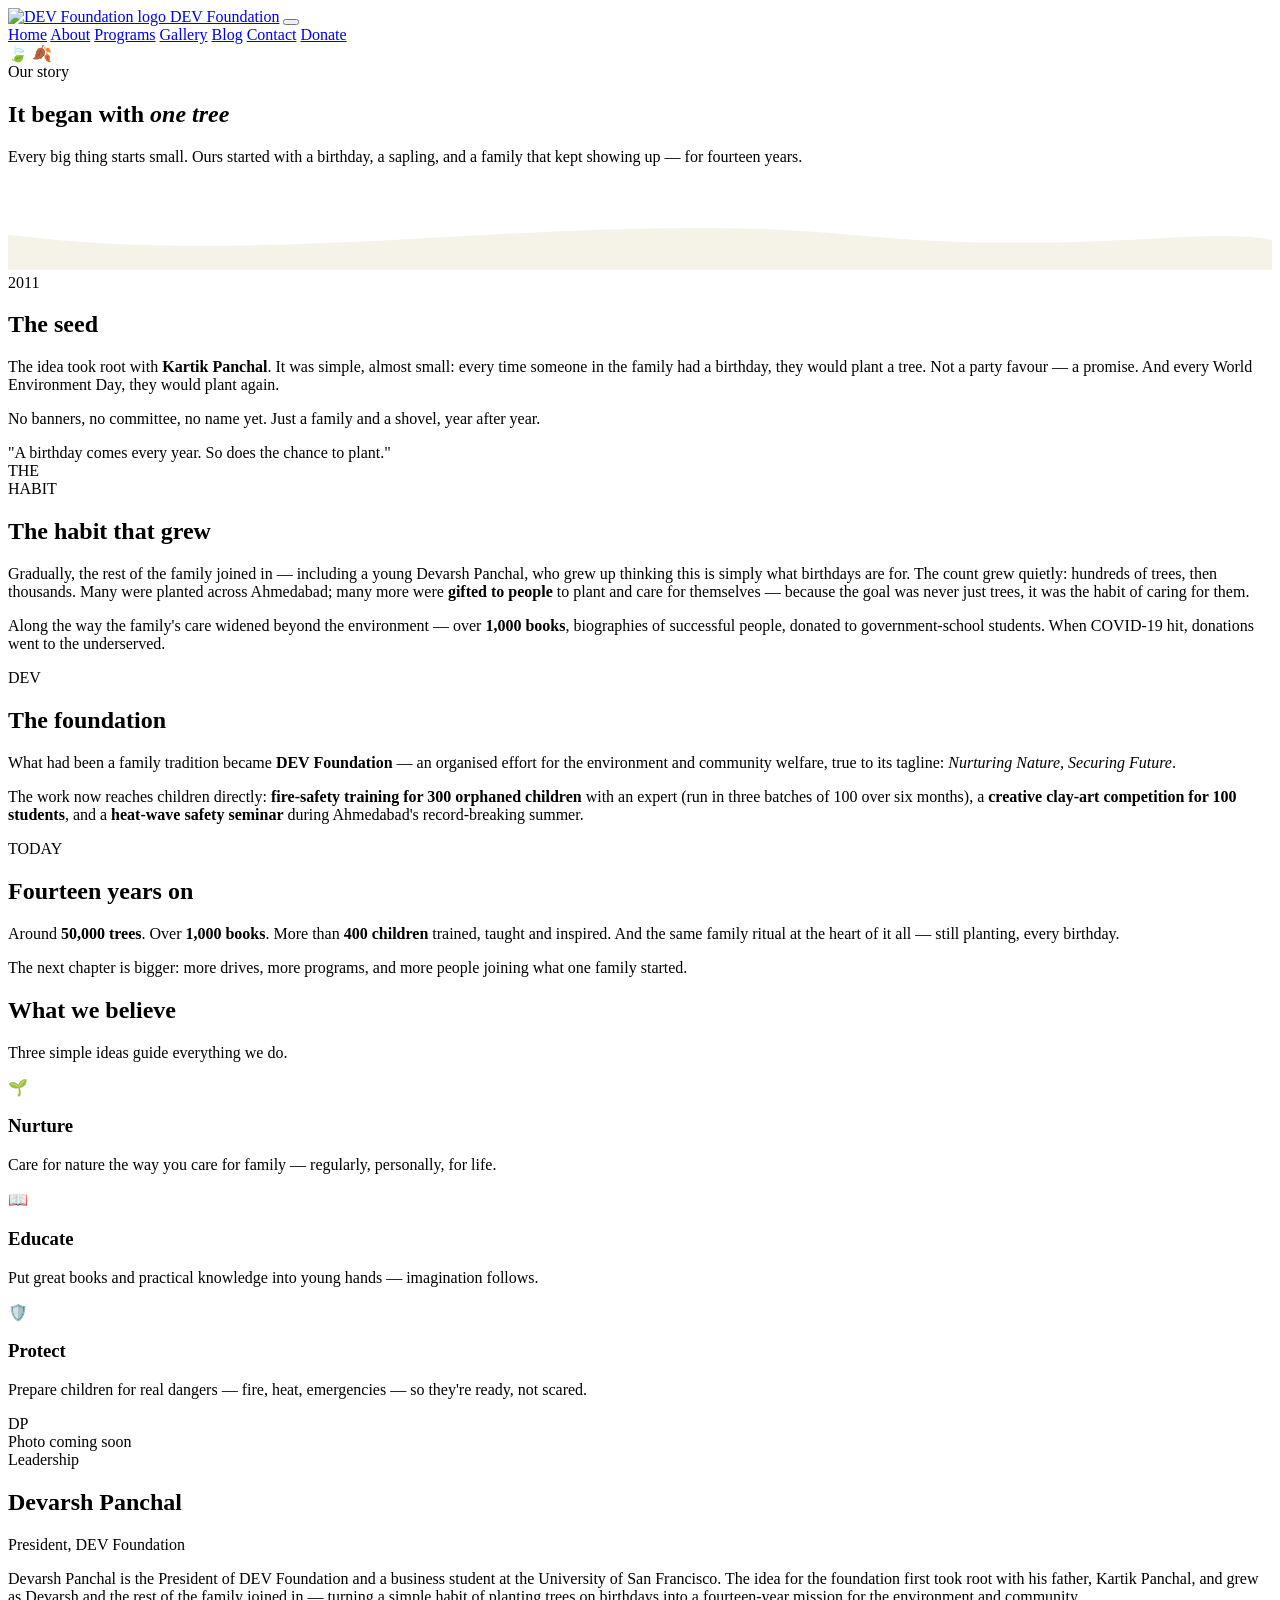
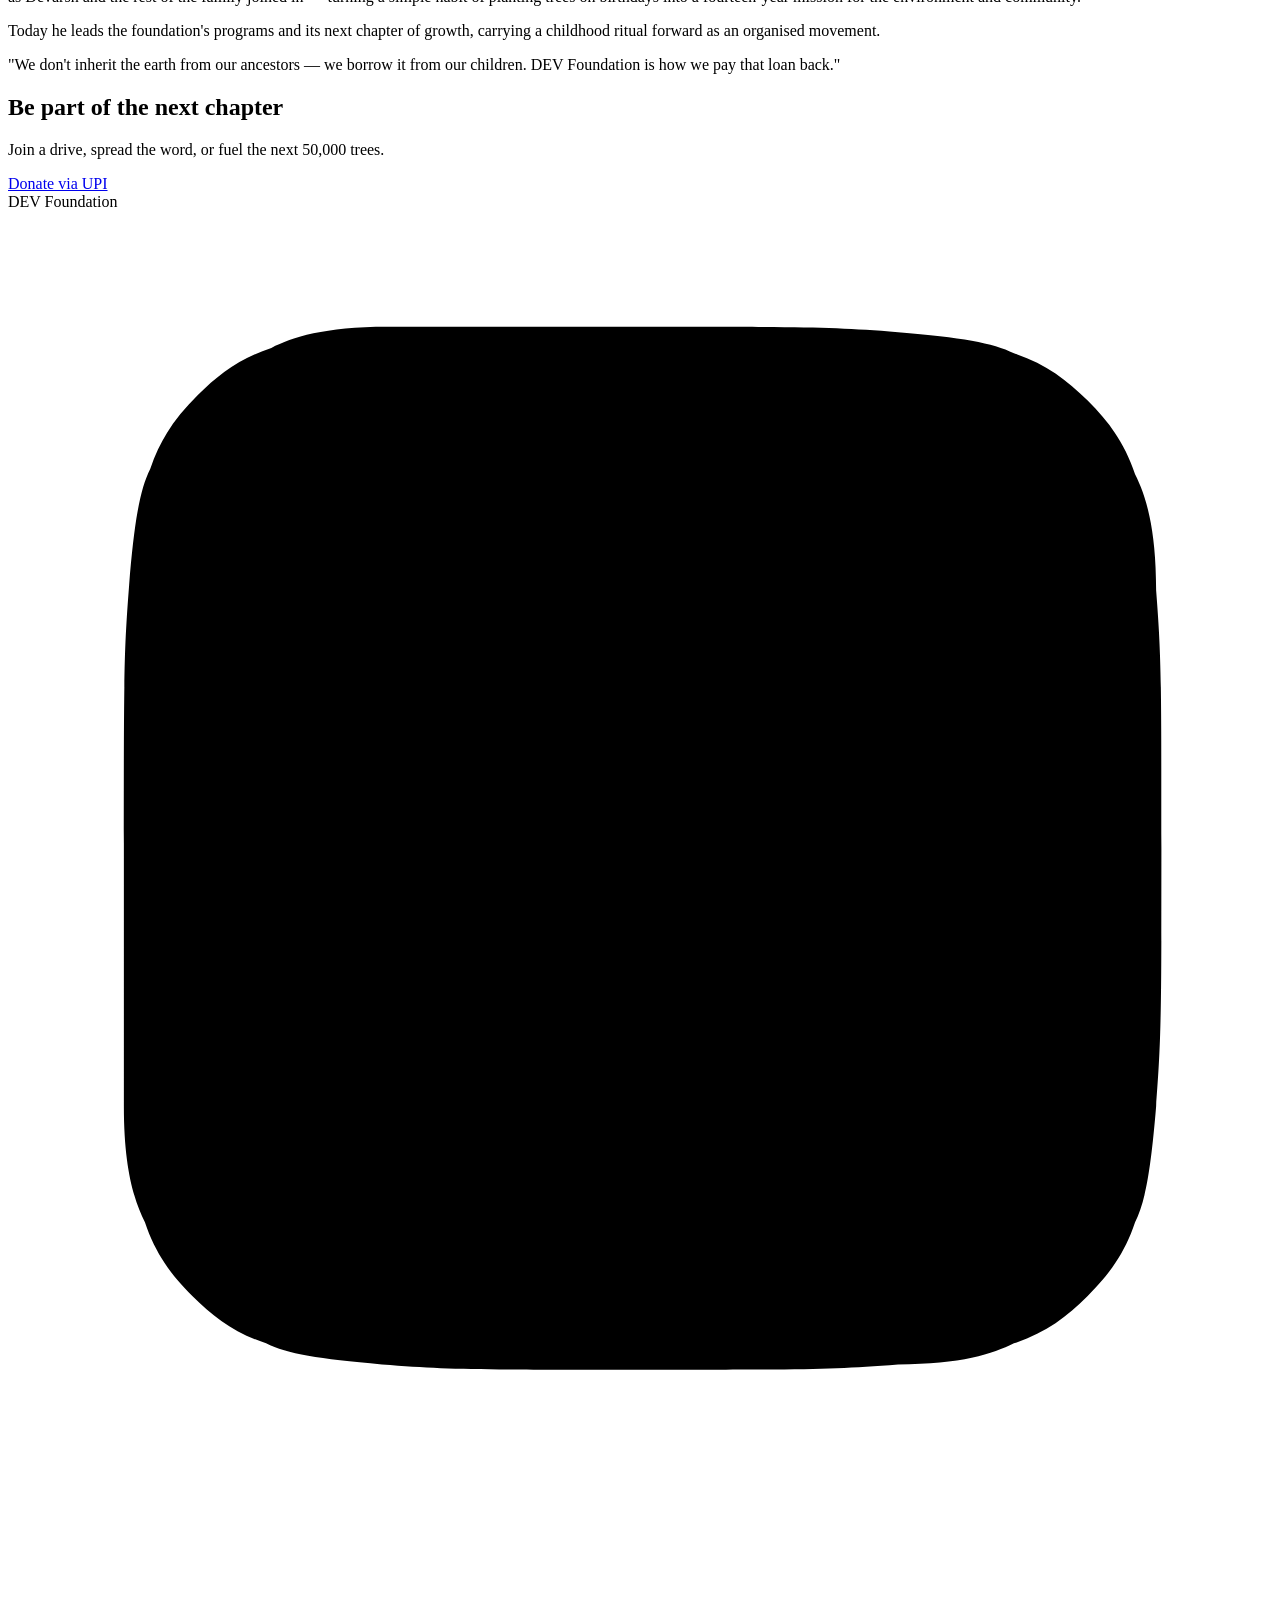
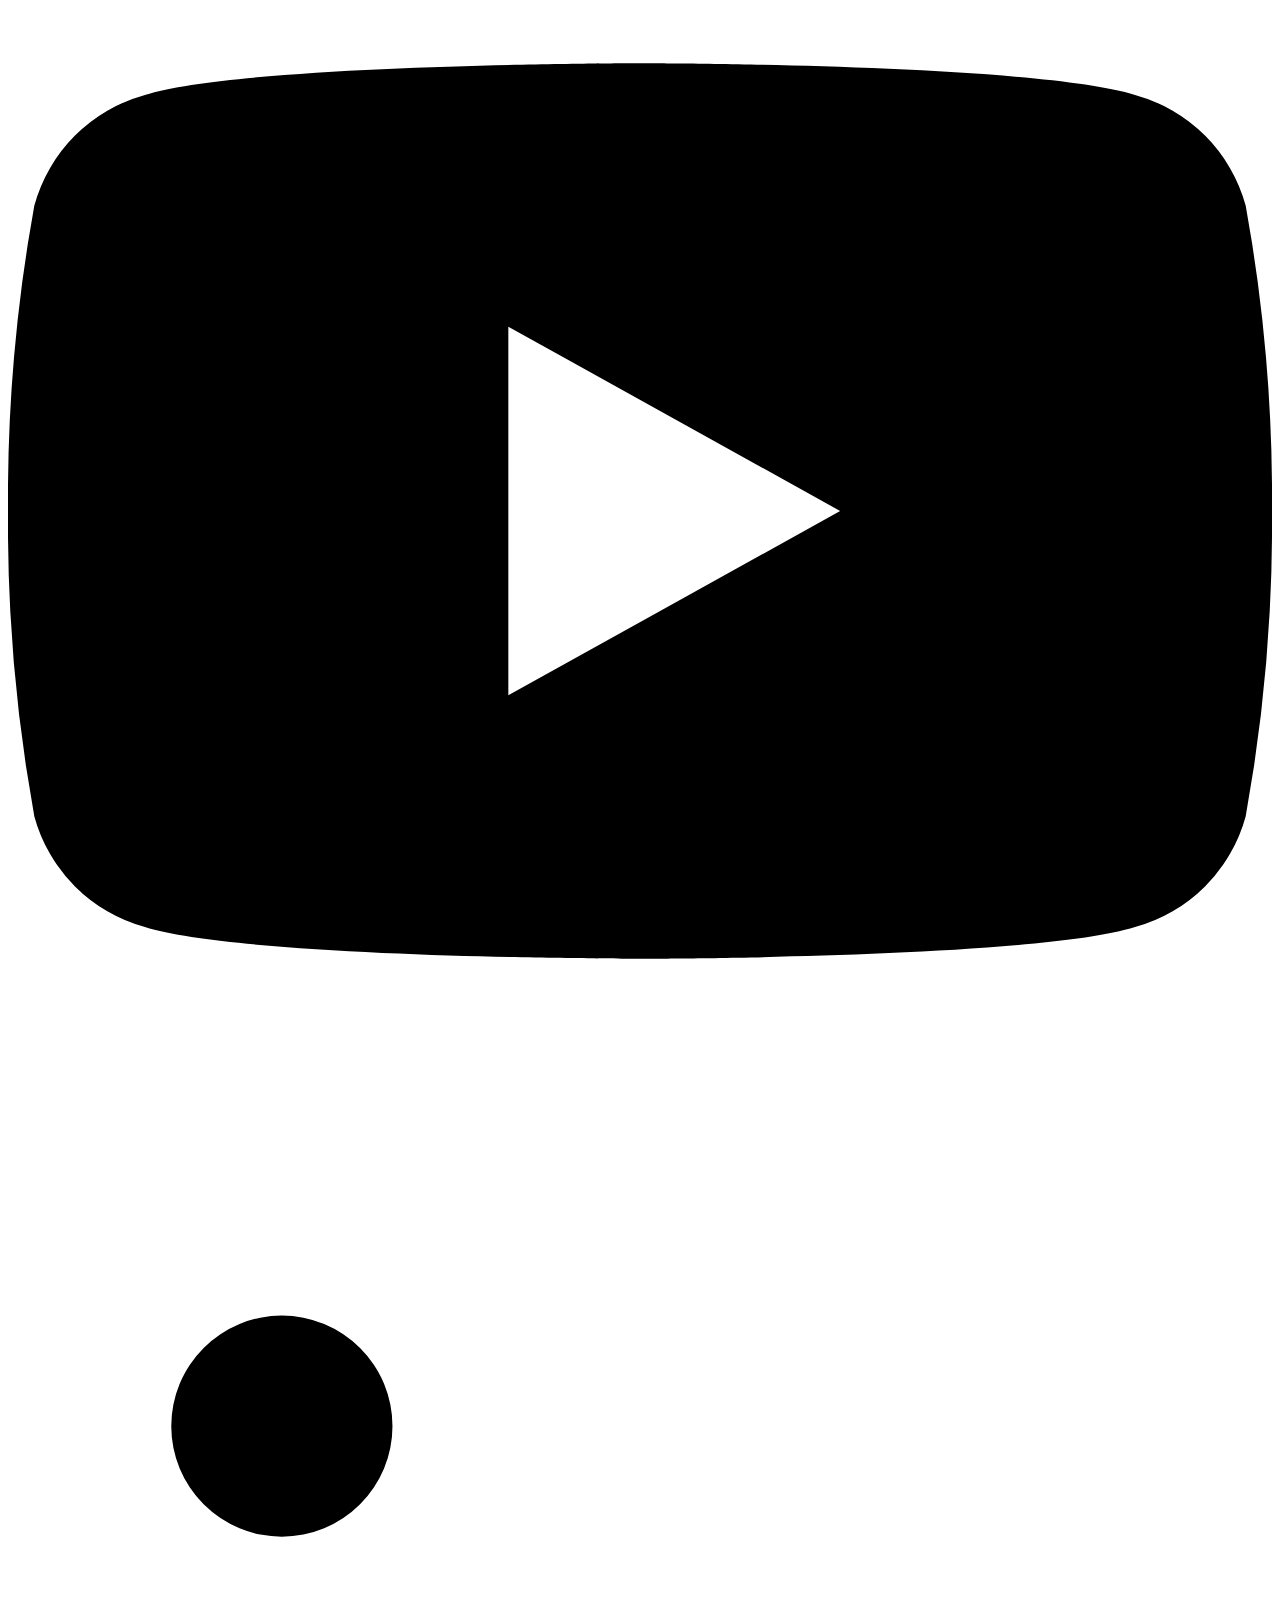
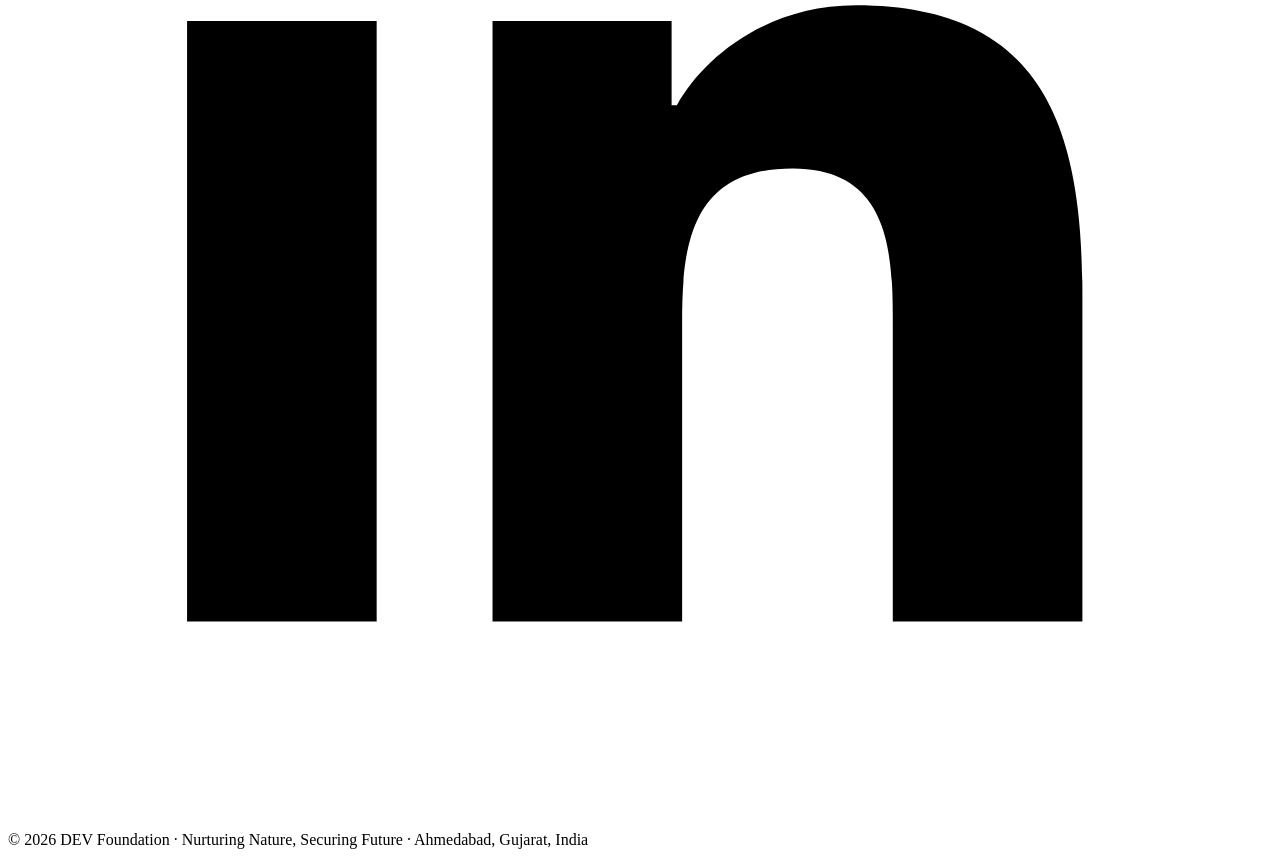
==== about.html @ b5e4ebf1 "Add files via upload" ====
<!DOCTYPE html>
<!-- ========================================================================
     DEV FOUNDATION — about.html  (ABOUT / OUR STORY)
     • Dark forest page-hero (matches home)
     • The story in chapters: 2011 → the habit → the foundation → today
     • Values strip
     • President section — Devarsh Panchal (photo slot ready)
     HOW TO ADD YOUR PHOTO: search for  PHOTO-DEVARSH  below.
     ======================================================================== -->
<html lang="en">
<head>
  <meta charset="UTF-8">
  <meta name="viewport" content="width=device-width, initial-scale=1.0">
  <title>About — DEV Foundation</title>
  <meta name="description" content="The story of DEV Foundation — from a family planting trees on birthdays in 2011 to 50,000 trees, 1,000 books and safety programs for children across Ahmedabad.">
  <link rel="preconnect" href="https://fonts.googleapis.com">
  <link rel="preconnect" href="https://fonts.gstatic.com" crossorigin>
  <link href="https://fonts.googleapis.com/css2?family=Fraunces:ital,opsz,wght@0,9..144,400;0,9..144,600;0,9..144,700;1,9..144,500&family=Inter:wght@400;500;600;700&display=swap" rel="stylesheet">
  <link rel="stylesheet" href="style.css">
</head>
<body>

<!-- ============ NAV ============ -->
<header class="site-nav solid" id="siteNav">
  <div class="wrap nav-inner">
    <a class="nav-logo" href="index.html"><img src="images/dev-logo.png" alt="DEV Foundation logo"> DEV Foundation</a>
    <button class="nav-burger" id="burger" aria-label="Open menu" aria-expanded="false"><span></span><span></span><span></span></button>
    <nav class="nav-menu" id="navMenu">
      <a href="index.html">Home</a>
      <a href="about.html" class="active">About</a>
      <a href="programs.html">Programs</a>
      <a href="gallery.html">Gallery</a>
      <a href="blog.html">Blog</a>
      <a href="contact.html">Contact</a>
      <a href="index.html#donate" class="btn">Donate</a>
    </nav>
  </div>
</header>

<!-- ============ PAGE HERO ============ -->
<section class="page-hero">
  <span class="leaf-float" style="left:12%;animation-duration:15s">🍃</span>
  <span class="leaf-float" style="left:70%;animation-duration:19s;animation-delay:-7s">🍂</span>
  <div class="wrap" style="position:relative;z-index:2">
    <span class="eyebrow">Our story</span>
    <h1>It began with <em>one tree</em></h1>
    <p>Every big thing starts small. Ours started with a birthday, a sapling, and a family that kept showing up — for fourteen years.</p>
  </div>
  <div class="hero-layer"><svg viewBox="0 0 1440 100" preserveAspectRatio="none"><path fill="#F5F3E8" d="M0,60 C320,100 640,30 960,60 C1220,85 1360,50 1440,66 L1440,100 L0,100 Z"/></svg></div>
</section>

<!-- ============ CHAPTERS ============ -->
<section class="chapters">
  <div class="wrap">

    <div class="chapter rv">
      <div class="ch-mark">2011</div>
      <div>
        <h2>The seed</h2>
        <p>The idea took root with <strong>Kartik Panchal</strong>. It was simple, almost small: every time someone in the family had a birthday, they would plant a tree. Not a party favour — a promise. And every World Environment Day, they would plant again.</p>
        <p>No banners, no committee, no name yet. Just a family and a shovel, year after year.</p>
        <div class="pull">"A birthday comes every year. So does the chance to plant."</div>
      </div>
    </div>

    <div class="chapter rv">
      <div class="ch-mark">THE<br>HABIT</div>
      <div>
        <h2>The habit that grew</h2>
        <p>Gradually, the rest of the family joined in — including a young Devarsh Panchal, who grew up thinking this is simply what birthdays are for. The count grew quietly: hundreds of trees, then thousands. Many were planted across Ahmedabad; many more were <strong>gifted to people</strong> to plant and care for themselves — because the goal was never just trees, it was the habit of caring for them.</p>
        <p>Along the way the family's care widened beyond the environment — over <strong>1,000 books</strong>, biographies of successful people, donated to government-school students. When COVID-19 hit, donations went to the underserved.</p>
      </div>
    </div>

    <div class="chapter rv">
      <div class="ch-mark">DEV</div>
      <div>
        <h2>The foundation</h2>
        <p>What had been a family tradition became <strong>DEV Foundation</strong> — an organised effort for the environment and community welfare, true to its tagline: <em>Nurturing Nature, Securing Future</em>.</p>
        <p>The work now reaches children directly: <strong>fire-safety training for 300 orphaned children</strong> with an expert (run in three batches of 100 over six months), a <strong>creative clay-art competition for 100 students</strong>, and a <strong>heat-wave safety seminar</strong> during Ahmedabad's record-breaking summer.</p>
      </div>
    </div>

    <div class="chapter rv">
      <div class="ch-mark">TODAY</div>
      <div>
        <h2>Fourteen years on</h2>
        <p>Around <strong>50,000 trees</strong>. Over <strong>1,000 books</strong>. More than <strong>400 children</strong> trained, taught and inspired. And the same family ritual at the heart of it all — still planting, every birthday.</p>
        <p>The next chapter is bigger: more drives, more programs, and more people joining what one family started.</p>
      </div>
    </div>

  </div>
</section>

<!-- ============ VALUES ============ -->
<section class="values">
  <div class="wrap">
    <h2>What we believe</h2>
    <p class="sub">Three simple ideas guide everything we do.</p>
    <div class="vals">
      <div class="val rv"><div class="vi">🌱</div><h3>Nurture</h3><p>Care for nature the way you care for family — regularly, personally, for life.</p></div>
      <div class="val rv"><div class="vi">📖</div><h3>Educate</h3><p>Put great books and practical knowledge into young hands — imagination follows.</p></div>
      <div class="val rv"><div class="vi">🛡️</div><h3>Protect</h3><p>Prepare children for real dangers — fire, heat, emergencies — so they're ready, not scared.</p></div>
    </div>
  </div>
</section>

<!-- ============ PRESIDENT ============ -->
<section class="president">
  <div class="wrap pres-grid">
    <div class="portrait rv">
      <!-- PHOTO-DEVARSH: when you have your photo, put it in the images folder
           as devarsh.jpg, then DELETE the two lines below (initials + tag) and
           UNCOMMENT the img line by removing <!- - and - -> :
      <img src="images/devarsh.jpg" alt="Devarsh Panchal, President of DEV Foundation">
      -->
      <div class="initials">DP</div>
      <div class="tag">Photo coming soon</div>
    </div>
    <div class="pres-body rv">
      <span class="eyebrow">Leadership</span>
      <h2>Devarsh Panchal</h2>
      <div class="role">President, DEV Foundation</div>
      <p>Devarsh Panchal is the President of DEV Foundation and a business student at the University of San Francisco. The idea for the foundation first took root with his father, Kartik Panchal, and grew as Devarsh and the rest of the family joined in — turning a simple habit of planting trees on birthdays into a fourteen-year mission for the environment and community.</p>
      <p>Today he leads the foundation's programs and its next chapter of growth, carrying a childhood ritual forward as an organised movement.</p>
      <div class="pull">"We don't inherit the earth from our ancestors — we borrow it from our children. DEV Foundation is how we pay that loan back."</div>
    </div>
  </div>
</section>

<!-- ============ CTA ============ -->
<section class="cta-band">
  <div class="wrap">
    <h2>Be part of the next chapter</h2>
    <p>Join a drive, spread the word, or fuel the next 50,000 trees.</p>
    <a href="index.html#donate" class="btn">Donate via UPI</a>
  </div>
</section>

<!-- ============ FOOTER ============ -->
<footer class="site-foot">
  <div class="wrap">
    <div class="foot-top">
      <div class="foot-logo"><img src="images/dev-logo.png" alt="">DEV Foundation</div>
      <!-- EDIT LATER: real social links in href="" -->
      <div class="socials">
        <a href="#" aria-label="Instagram" title="Instagram"><svg viewBox="0 0 24 24"><path d="M12 2.2c3.2 0 3.6 0 4.9.1 1.2.1 1.8.2 2.2.4.6.2 1 .5 1.4.9.4.4.7.8.9 1.4.2.4.4 1 .4 2.2.1 1.3.1 1.7.1 4.9s0 3.6-.1 4.9c-.1 1.2-.2 1.8-.4 2.2-.2.6-.5 1-.9 1.4-.4.4-.8.7-1.4.9-.4.2-1 .4-2.2.4-1.3.1-1.7.1-4.9.1s-3.6 0-4.9-.1c-1.2-.1-1.8-.2-2.2-.4-.6-.2-1-.5-1.4-.9-.4-.4-.7-.8-.9-1.4-.2-.4-.4-1-.4-2.2C2.2 15.6 2.2 15.2 2.2 12s0-3.6.1-4.9c.1-1.2.2-1.8.4-2.2.2-.6.5-1 .9-1.4.4-.4.8-.7 1.4-.9.4-.2 1-.4 2.2-.4C8.4 2.2 8.8 2.2 12 2.2zm0 3.1a4.9 4.9 0 1 1 0 9.8 4.9 4.9 0 0 1 0-9.8zm6.2-.2a1.1 1.1 0 1 1-2.3 0 1.1 1.1 0 0 1 2.3 0zM12 7.1a3.2 3.2 0 1 0 0 6.4 3.2 3.2 0 0 0 0-6.4z"/></svg></a>
        <a href="#" aria-label="YouTube" title="YouTube"><svg viewBox="0 0 24 24"><path d="M23.5 6.2a3 3 0 0 0-2.1-2.1C19.5 3.5 12 3.5 12 3.5s-7.5 0-9.4.6A3 3 0 0 0 .5 6.2 31 31 0 0 0 0 12a31 31 0 0 0 .5 5.8 3 3 0 0 0 2.1 2.1c1.9.6 9.4.6 9.4.6s7.5 0 9.4-.6a3 3 0 0 0 2.1-2.1A31 31 0 0 0 24 12a31 31 0 0 0-.5-5.8zM9.5 15.5v-7l6.3 3.5-6.3 3.5z"/></svg></a>
        <a href="#" aria-label="LinkedIn" title="LinkedIn"><svg viewBox="0 0 24 24"><path d="M20.4 20.4h-3.6v-5.6c0-1.3 0-3-1.9-3s-2.1 1.4-2.1 2.9v5.7H9.2V9h3.4v1.6h.1c.5-.9 1.7-1.9 3.4-1.9 3.6 0 4.3 2.4 4.3 5.5v6.2zM5.2 7.4a2.1 2.1 0 1 1 0-4.2 2.1 2.1 0 0 1 0 4.2zM7 20.4H3.4V9H7v11.4z"/></svg></a>
      </div>
    </div>
    <p class="foot-fine">© 2026 DEV Foundation · Nurturing Nature, Securing Future · Ahmedabad, Gujarat, India</p>
  </div>
</footer>

<script>
/* mobile menu */
var burger=document.getElementById('burger'),menu=document.getElementById('navMenu');
burger.addEventListener('click',function(){var o=menu.classList.toggle('open');burger.setAttribute('aria-expanded',o);});
menu.querySelectorAll('a').forEach(function(a){a.addEventListener('click',function(){menu.classList.remove('open');});});

/* scroll reveal */
var obs=new IntersectionObserver(function(es){
  es.forEach(function(e){if(e.isIntersecting){e.target.classList.add('in');obs.unobserve(e.target);}});
},{threshold:.15});
document.querySelectorAll('.rv').forEach(function(el){obs.observe(el);});
</script>
</body>
</html>
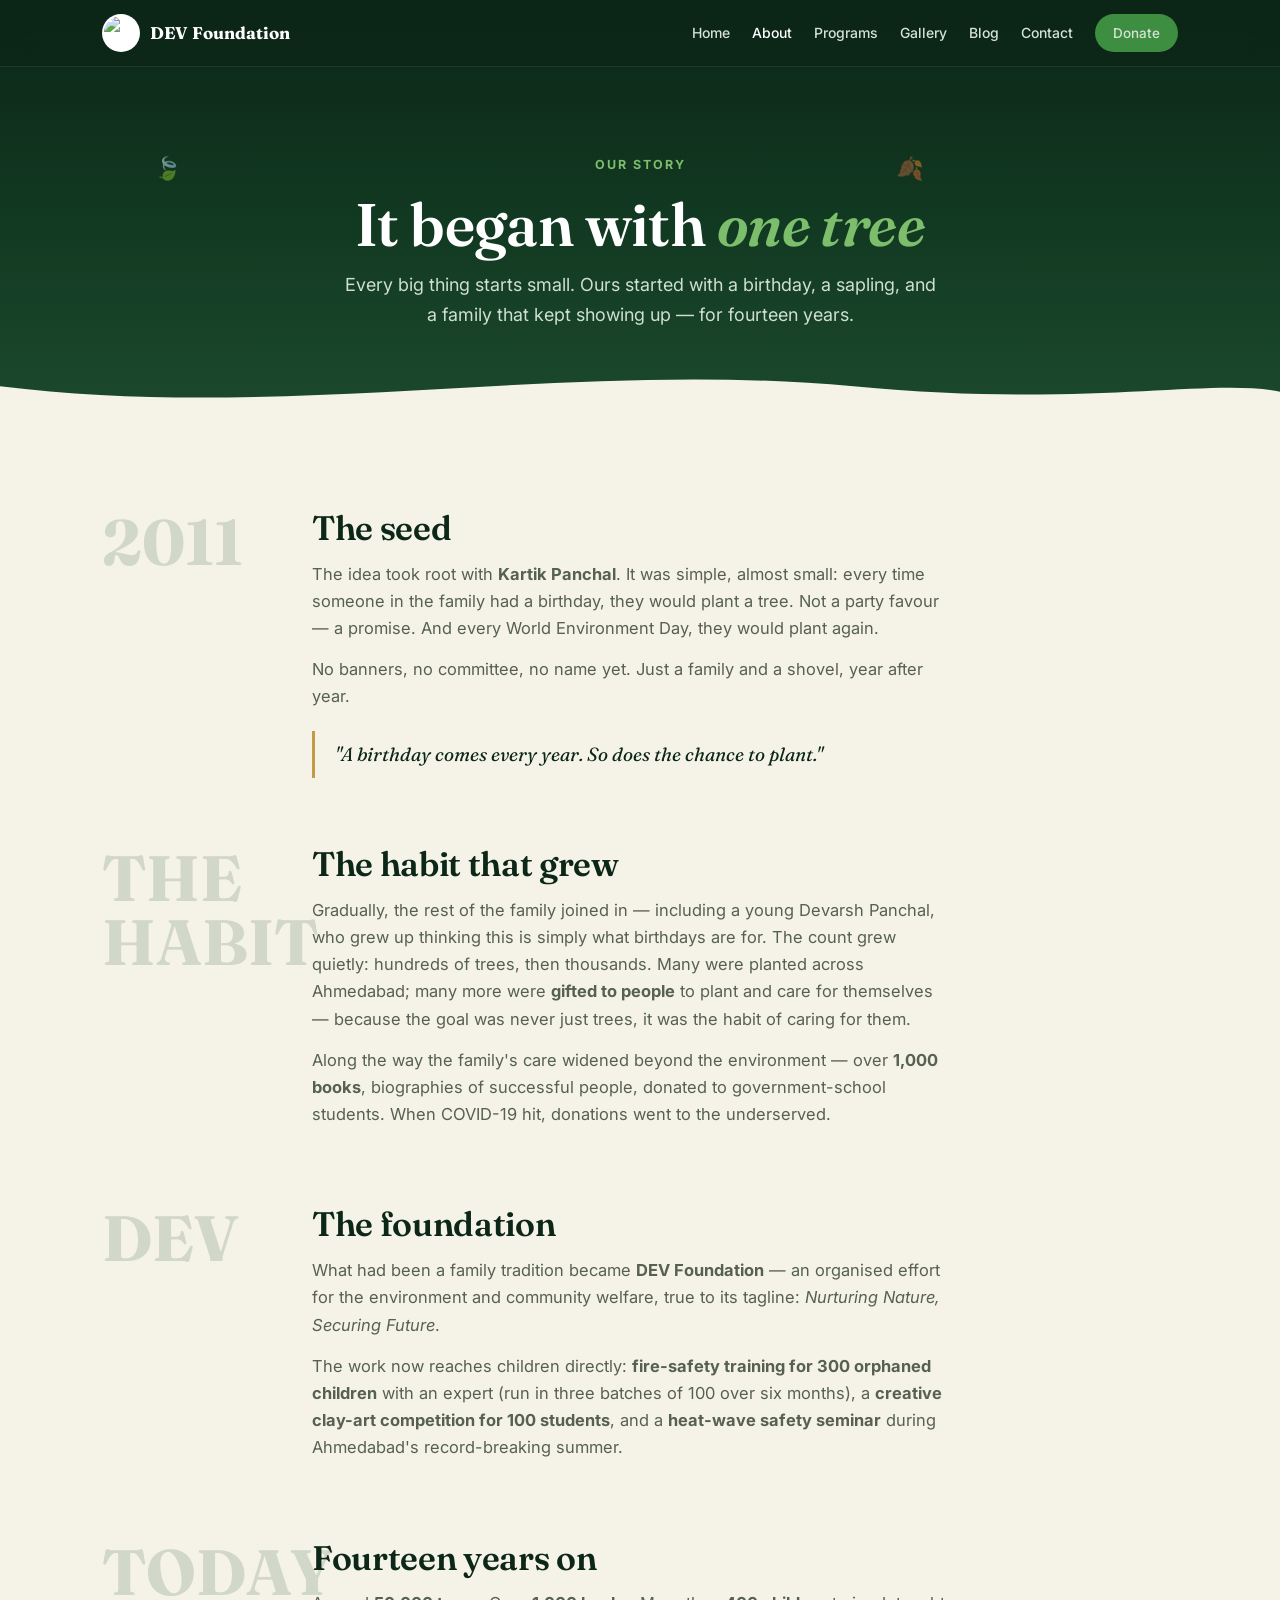
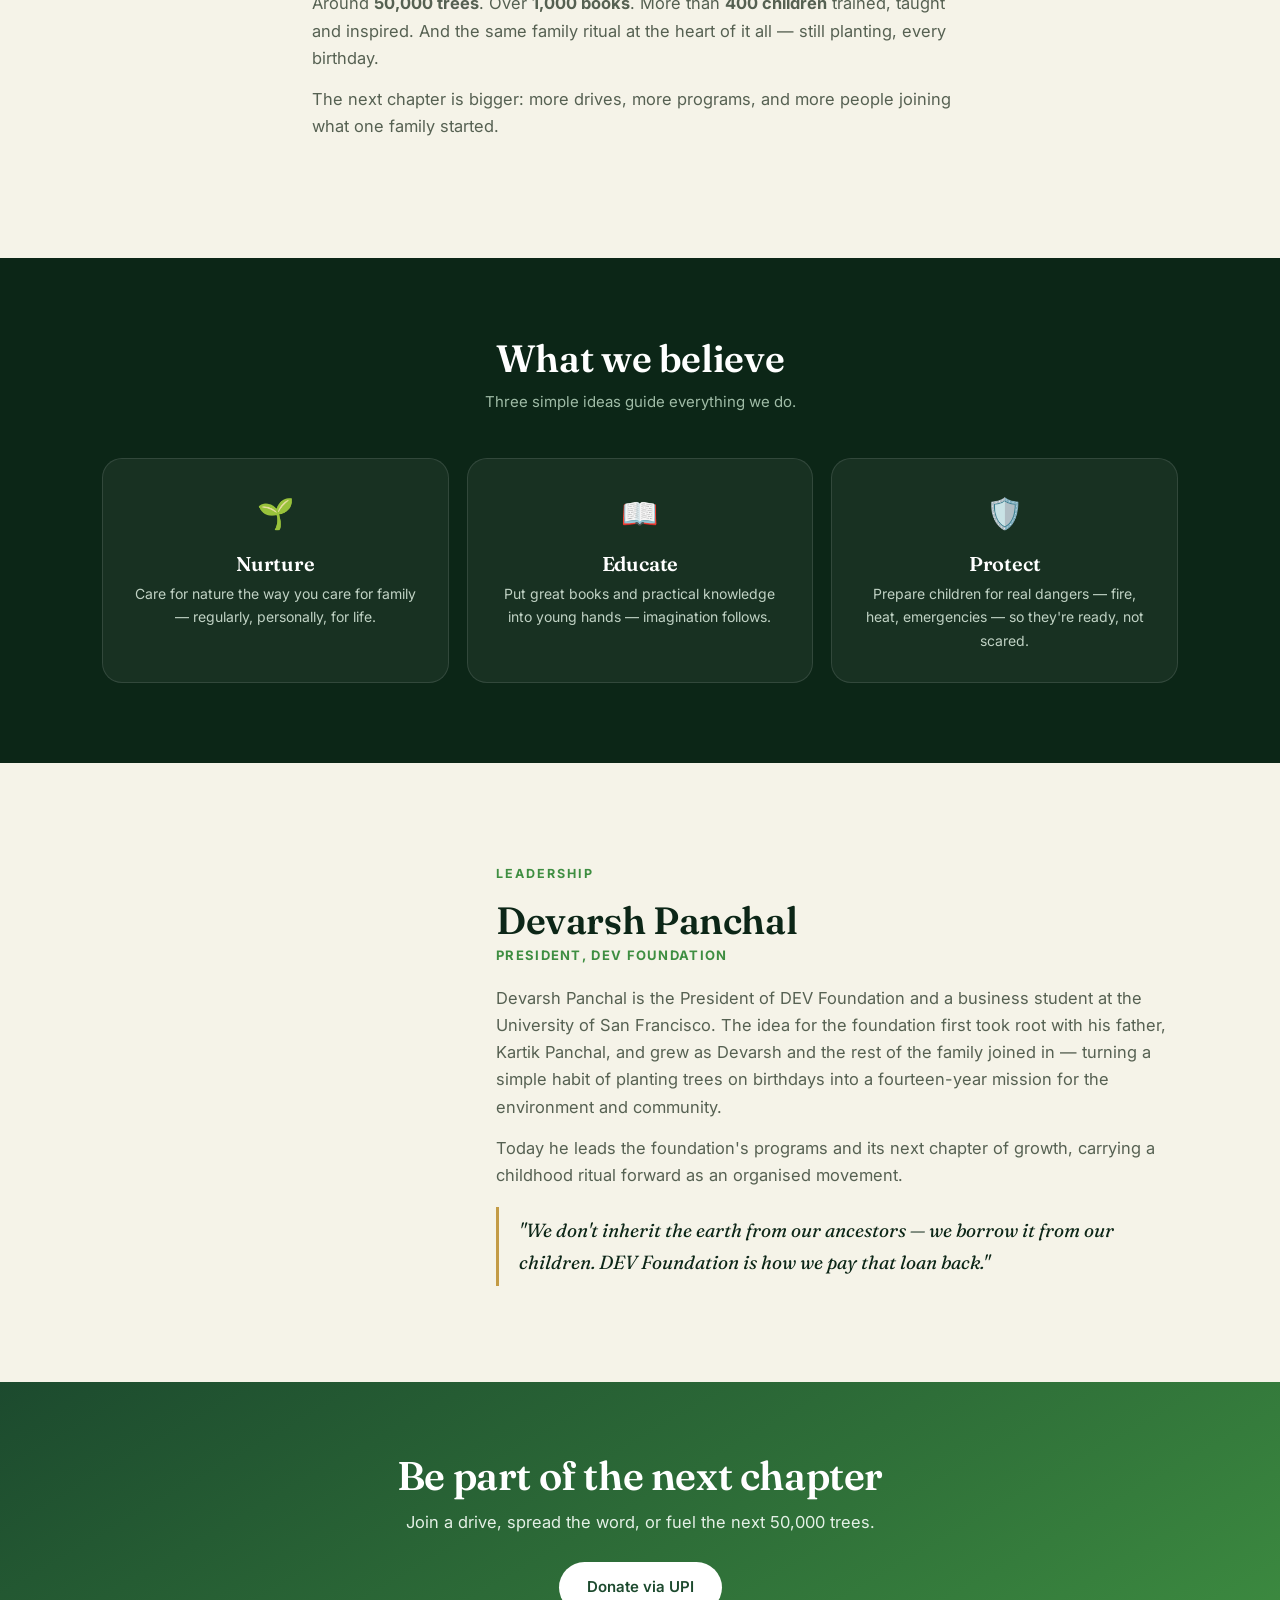
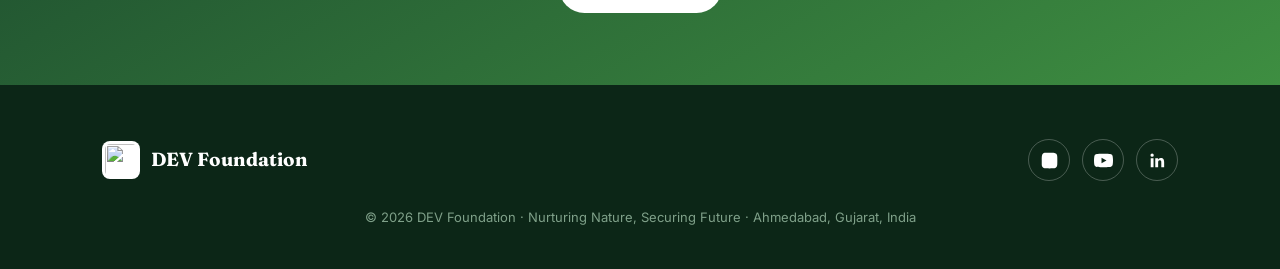
==== commit 1a74b992: "Add files via upload" ====
--- a/about.html
+++ b/about.html
@@ -110,13 +110,7 @@
 <section class="president">
   <div class="wrap pres-grid">
     <div class="portrait rv">
-      <!-- PHOTO-DEVARSH: when you have your photo, put it in the images folder
-           as devarsh.jpg, then DELETE the two lines below (initials + tag) and
-           UNCOMMENT the img line by removing <!- - and - -> :
       <img src="images/devarsh.jpg" alt="Devarsh Panchal, President of DEV Foundation">
-      -->
-      <div class="initials">DP</div>
-      <div class="tag">Photo coming soon</div>
     </div>
     <div class="pres-body rv">
       <span class="eyebrow">Leadership</span>
--- a/style.css
+++ b/style.css
@@ -0,0 +1,231 @@
+/* ==========================================================================
+   DEV FOUNDATION — style.css  (v3 "The Giving Tree")
+   One file styles every page. Colours live at the top; sections below.
+   ========================================================================== */
+
+/* ---- 1. Colours & type tokens ---- */
+:root{
+  --paper:#F5F3E8;
+  --paper-2:#FDFCF4;
+  --forest:#1C4A2E;
+  --forest-deep:#0C2617;
+  --leaf:#3E8E41;
+  --leaf-soft:#7CBE6B;
+  --sky:#4A7FA5;
+  --earth:#8A5A34;
+  --gold:#C39B45;
+  --ink:#21301F;
+  --muted:#566152;
+  --line:#E2E0CE;
+}
+*{box-sizing:border-box;margin:0;padding:0}
+html{scroll-behavior:smooth}
+body{font-family:'Inter',system-ui,sans-serif;background:var(--paper);color:var(--ink);line-height:1.65;-webkit-font-smoothing:antialiased;overflow-x:hidden}
+h1,h2,h3,h4{font-family:'Fraunces',Georgia,serif;font-weight:600;line-height:1.08;letter-spacing:-.01em}
+a{color:inherit;text-decoration:none}
+img{max-width:100%;display:block}
+.wrap{max-width:1120px;margin:0 auto;padding:0 22px}
+.eyebrow{display:inline-block;font-size:12.5px;font-weight:700;letter-spacing:.16em;text-transform:uppercase;color:var(--leaf);margin-bottom:16px}
+.btn{display:inline-flex;align-items:center;gap:9px;background:var(--forest);color:#fff;padding:13px 28px;border-radius:100px;font-weight:600;font-size:15px;border:none;cursor:pointer;transition:background .25s,transform .25s,box-shadow .25s}
+.btn:hover{background:var(--forest-deep);transform:translateY(-2px);box-shadow:0 12px 26px rgba(28,74,46,.28)}
+.btn.ghost{background:transparent;color:#fff;border:1.5px solid rgba(255,255,255,.6)}
+.btn.ghost:hover{background:rgba(255,255,255,.14);box-shadow:none}
+.rv{opacity:0;transform:translateY(24px);transition:opacity .7s ease,transform .7s ease}
+.rv.in{opacity:1;transform:none}
+
+/* ---- 2. Navigation ---- */
+header.site-nav{position:fixed;top:0;left:0;right:0;z-index:60;background:rgba(12,38,23,.55);backdrop-filter:blur(12px);border-bottom:1px solid rgba(255,255,255,.08);transition:background .3s}
+header.site-nav.solid{background:rgba(12,38,23,.92)}
+.nav-inner{display:flex;align-items:center;justify-content:space-between;height:66px}
+.nav-logo{display:flex;align-items:center;gap:10px;font-family:'Fraunces',serif;font-weight:700;font-size:17px;color:#fff}
+.nav-logo img{width:38px;height:38px;object-fit:contain;background:#fff;border-radius:50%;padding:2px}
+.nav-menu{display:flex;gap:22px;align-items:center}
+.nav-menu a{font-size:14px;font-weight:500;color:#D5E3D6;transition:color .2s}
+.nav-menu a:hover,.nav-menu a.active{color:#fff}
+.nav-menu .btn{padding:8px 18px;font-size:13.5px;background:var(--leaf)}
+.nav-menu .btn:hover{background:var(--leaf-soft);color:var(--forest-deep)}
+/* mobile hamburger */
+.nav-burger{display:none;flex-direction:column;gap:5px;background:none;border:none;cursor:pointer;padding:6px}
+.nav-burger span{width:24px;height:2.5px;background:#fff;border-radius:2px;transition:transform .3s,opacity .3s}
+@media(max-width:900px){
+  .nav-burger{display:flex}
+  .nav-menu{position:fixed;top:66px;right:0;left:0;background:rgba(12,38,23,.97);flex-direction:column;padding:26px 24px 30px;gap:20px;transform:translateY(-130%);transition:transform .35s ease;border-bottom:1px solid rgba(255,255,255,.1)}
+  .nav-menu.open{transform:translateY(0)}
+  .nav-menu a{font-size:17px}
+}
+
+/* ---- 3. Hero: layered forest ---- */
+.hero{position:relative;min-height:100svh;display:flex;align-items:center;justify-content:center;text-align:center;overflow:hidden;background:linear-gradient(180deg,#0C2617 0%,#123A22 45%,#1C4A2E 100%);color:#fff;padding:110px 0 90px}
+.hero-layer{position:absolute;left:0;right:0;bottom:-2px;pointer-events:none}
+.hero-layer svg{display:block;width:100%;height:auto}
+.l-back{opacity:.35}
+.l-mid{opacity:.6}
+.l-front{opacity:1}
+.leaf-float{position:absolute;font-size:22px;opacity:.5;animation:fall linear infinite}
+@keyframes fall{
+  0%{transform:translateY(-8vh) rotate(0deg)}
+  100%{transform:translateY(108vh) rotate(340deg)}
+}
+.hero-content{position:relative;z-index:3;max-width:780px;padding:0 22px}
+/* 3D logo medallion (floats + tilts with the mouse) */
+.medallion{perspective:900px;margin:0 auto 28px;width:190px}
+.medallion-inner{width:190px;height:190px;border-radius:50%;position:relative;display:flex;align-items:center;justify-content:center;background:radial-gradient(circle at 50% 35%,#ffffff,#EFF3E9);box-shadow:0 24px 60px rgba(0,0,0,.5),0 0 40px rgba(124,190,107,.25);transform-style:preserve-3d;transition:transform .2s ease;animation:float 6s ease-in-out infinite}
+.medallion-inner img{width:66%;height:66%;object-fit:contain;transform:translateZ(36px)}
+.ring{position:absolute;inset:-14px;border-radius:50%;border:2px dashed var(--leaf-soft);opacity:.55;animation:spin 26s linear infinite}
+.ring.r2{inset:-28px;border-color:#7FB3D8;animation-duration:40s;animation-direction:reverse;opacity:.4}
+@keyframes spin{to{transform:rotate(360deg)}}
+@keyframes float{0%,100%{transform:translateY(0)}50%{transform:translateY(-10px)}}
+.hero .eyebrow{color:var(--leaf-soft)}
+.hero h1{font-size:clamp(40px,7.6vw,76px);margin-bottom:20px}
+.hero h1 em{font-style:italic;color:var(--leaf-soft)}
+.hero .lead{font-size:clamp(16.5px,2.3vw,20px);color:#CFE0D0;max-width:600px;margin:0 auto 34px}
+.hero-cta{display:flex;gap:14px;justify-content:center;flex-wrap:wrap}
+.hero .btn{background:var(--leaf)}
+.hero .btn:hover{background:var(--leaf-soft);color:var(--forest-deep)}
+.scroll-hint{position:absolute;bottom:26px;left:50%;transform:translateX(-50%);z-index:3;color:#9FBBA6;font-size:12px;letter-spacing:.14em;text-transform:uppercase;animation:hint 2.4s ease-in-out infinite}
+@keyframes hint{0%,100%{transform:translate(-50%,0);opacity:.7}50%{transform:translate(-50%,8px);opacity:1}}
+
+/* ---- 4. THE GIVING TREE (interactive timeline) ---- */
+.tree-sec{position:relative;padding:96px 0 60px;background:
+  radial-gradient(1200px 500px at 50% 0%,#EDEADA 0%,var(--paper) 55%)}
+.tree-head{text-align:center;max-width:640px;margin:0 auto 24px}
+.tree-head h2{font-size:clamp(30px,4.6vw,48px);color:var(--forest-deep);margin-bottom:14px}
+.tree-head p{color:var(--muted);font-size:16.5px}
+.tree-hint{display:inline-flex;align-items:center;gap:8px;margin-top:14px;font-size:13.5px;color:var(--leaf);font-weight:600;background:#EAF3EC;border:1px solid #D3E6D6;padding:8px 16px;border-radius:100px}
+
+.tree{position:relative;max-width:900px;margin:40px auto 0;padding-bottom:40px}
+/* the growing trunk */
+.trunk{position:absolute;left:50%;top:0;bottom:0;width:10px;transform:translateX(-50%);border-radius:8px;background:linear-gradient(180deg,var(--leaf) 0%,var(--earth) 100%);transform-origin:top;overflow:hidden}
+.trunk::after{content:"";position:absolute;inset:0;background:var(--paper);transform-origin:bottom;transform:scaleY(var(--trunk-hide,1));transition:transform .1s linear}
+/* each milestone = a branch */
+.branch{position:relative;width:calc(50% - 48px);margin-bottom:34px}
+.branch:nth-child(odd){margin-right:auto}
+.branch:nth-child(even){margin-left:auto}
+/* the wooden connector from trunk to node */
+.branch::before{content:"";position:absolute;top:30px;width:48px;height:5px;border-radius:4px;background:var(--earth);opacity:.8}
+.branch:nth-child(odd)::before{right:-48px}
+.branch:nth-child(even)::before{left:-48px}
+/* leaf node button */
+.node{width:100%;text-align:left;background:var(--paper-2);border:1.5px solid var(--line);border-radius:20px;padding:20px 24px;cursor:pointer;transition:transform .22s,box-shadow .22s,border-color .22s;position:relative}
+.node:hover{transform:translateY(-4px);box-shadow:0 16px 36px rgba(28,74,46,.13);border-color:var(--leaf-soft)}
+.node .yr{font-family:'Fraunces',serif;font-size:13.5px;font-weight:700;letter-spacing:.1em;color:var(--gold)}
+.node h3{font-size:clamp(18px,2.4vw,22px);color:var(--forest-deep);margin:6px 0 4px}
+.node .peek{font-size:14px;color:var(--muted)}
+.node .leafdot{position:absolute;top:22px;width:20px;height:20px;border-radius:50% 50% 50% 4px;background:var(--leaf);transform:rotate(45deg);box-shadow:0 0 0 5px #EAF3EC;transition:transform .3s,background .3s}
+.branch:nth-child(odd) .leafdot{right:-60px}
+.branch:nth-child(even) .leafdot{left:-60px}
+.node[aria-expanded="true"] .leafdot{background:var(--gold);transform:rotate(45deg) scale(1.25)}
+.node .openicon{position:absolute;right:20px;top:22px;width:26px;height:26px;border-radius:50%;background:#EAF3EC;color:var(--forest);display:flex;align-items:center;justify-content:center;font-size:16px;font-weight:700;transition:transform .3s}
+.node[aria-expanded="true"] .openicon{transform:rotate(45deg)}
+/* the expanding detail panel */
+.detail{max-height:0;overflow:hidden;transition:max-height .5s ease;background:transparent}
+.detail-inner{background:var(--forest-deep);color:#DFEADF;border-radius:20px;padding:26px 28px;margin-top:12px}
+.detail-inner p{font-size:15px;margin-bottom:12px;color:#C9DACB}
+.detail-inner .fact{display:inline-block;background:rgba(255,255,255,.08);border:1px solid rgba(255,255,255,.14);color:var(--leaf-soft);font-weight:600;font-size:13px;border-radius:100px;padding:6px 14px;margin:4px 6px 0 0}
+.detail-inner .photo-slot{margin-top:14px;border:1.5px dashed rgba(255,255,255,.3);border-radius:14px;padding:20px;text-align:center;font-size:13px;color:#9FBBA6}
+.detail-inner .photo-slot img{border-radius:12px;margin:0 auto}
+/* tree responsive: single column */
+@media(max-width:760px){
+  .trunk{left:16px;transform:none}
+  .branch{width:100%;padding-left:52px}
+  .branch:nth-child(odd),.branch:nth-child(even){margin:0 0 26px 0}
+  .branch::before{left:16px!important;right:auto!important;width:36px;top:28px}
+  .branch .leafdot{left:6px!important;right:auto!important;top:20px}
+}
+
+/* ---- 5. Impact counters ---- */
+.impact{background:var(--forest-deep);color:#fff;padding:70px 0}
+.impact h2{color:#fff;font-size:clamp(26px,3.4vw,36px);text-align:center;margin-bottom:8px}
+.impact .sub{text-align:center;color:#9FBBA6;margin-bottom:44px;font-size:15px}
+.counters{display:grid;grid-template-columns:repeat(4,1fr);gap:18px}
+.counter{text-align:center;padding:24px 12px;border-radius:18px;background:rgba(255,255,255,.05);border:1px solid rgba(255,255,255,.1)}
+.counter .n{font-family:'Fraunces',serif;font-size:clamp(32px,4.4vw,50px);font-weight:700;color:var(--leaf-soft);line-height:1}
+.counter .l{font-size:13px;color:#C0D2C4;margin-top:8px}
+@media(max-width:760px){.counters{grid-template-columns:repeat(2,1fr)}}
+
+/* ---- 6. Donate (QR + UPI tap-to-pay) ---- */
+.donate{padding:96px 0;background:
+  radial-gradient(900px 420px at 50% 100%,#E9E6D5 0%,var(--paper) 60%)}
+.don-grid{display:grid;grid-template-columns:1fr 1fr;gap:56px;align-items:center}
+@media(max-width:860px){.don-grid{grid-template-columns:1fr}}
+.don-copy h2{font-size:clamp(30px,4.4vw,46px);color:var(--forest-deep);margin-bottom:16px}
+.don-copy p{color:var(--muted);font-size:16.5px;margin-bottom:22px;max-width:480px}
+.upi-btn{display:inline-flex;align-items:center;gap:10px;background:var(--forest);color:#fff;font-weight:700;font-size:16px;padding:16px 30px;border-radius:16px;box-shadow:0 14px 34px rgba(28,74,46,.3);transition:transform .22s,box-shadow .22s;margin-bottom:14px}
+.upi-btn:hover{transform:translateY(-3px);box-shadow:0 20px 44px rgba(28,74,46,.36)}
+.upi-btn .em{font-size:20px}
+.upi-note{font-size:13px;color:var(--muted)}
+.upi-row{display:flex;align-items:center;gap:10px;margin-top:18px;flex-wrap:wrap}
+.upi-id{font-family:ui-monospace,'SF Mono',Menlo,monospace;font-size:14.5px;background:var(--paper-2);padding:9px 15px;border-radius:10px;border:1px solid var(--line);color:var(--forest-deep)}
+.copy-btn{background:var(--leaf);color:#fff;border:none;padding:10px 16px;border-radius:10px;font-size:13.5px;font-weight:700;cursor:pointer;transition:background .2s}
+.copy-btn:hover{background:var(--forest)}
+.qr-card{background:#fff;border-radius:26px;padding:26px;box-shadow:0 28px 70px rgba(15,46,28,.18);max-width:380px;margin:0 auto;transform-style:preserve-3d;transition:transform .2s ease}
+.qr-card img{border-radius:14px}
+.qr-card .cap{text-align:center;font-size:13.5px;color:var(--muted);margin-top:14px}
+
+/* ---- 7. Footer ---- */
+footer.site-foot{background:var(--forest-deep);color:#B7C9BB;padding:54px 0 40px}
+.foot-top{display:flex;justify-content:space-between;align-items:center;gap:24px;flex-wrap:wrap}
+.foot-logo{display:flex;align-items:center;gap:11px;color:#fff;font-family:'Fraunces',serif;font-weight:700;font-size:19px}
+.foot-logo img{width:38px;height:38px;object-fit:contain;background:#fff;border-radius:8px;padding:3px}
+.socials{display:flex;gap:12px}
+.socials a{width:42px;height:42px;border-radius:50%;border:1px solid rgba(255,255,255,.25);display:flex;align-items:center;justify-content:center;transition:background .2s,transform .2s}
+.socials a:hover{background:rgba(255,255,255,.13);transform:translateY(-3px)}
+.socials svg{width:19px;height:19px;fill:#fff}
+.foot-fine{margin-top:26px;font-size:13px;text-align:center;color:#7FA089}
+
+a:focus-visible,button:focus-visible{outline:3px solid var(--sky);outline-offset:3px;border-radius:8px}
+@media(prefers-reduced-motion:reduce){*{transition:none!important;animation:none!important;scroll-behavior:auto!important}.rv{opacity:1;transform:none}.trunk::after{display:none}}
+
+/* ==========================================================================
+   ABOUT PAGE styles (about.html)
+   ========================================================================== */
+
+/* short dark page-hero (reused by inner pages) */
+.page-hero{position:relative;padding:150px 0 90px;text-align:center;color:#fff;overflow:hidden;background:linear-gradient(180deg,#0C2617 0%,#123A22 55%,#1C4A2E 100%)}
+.page-hero .eyebrow{color:var(--leaf-soft)}
+.page-hero h1{font-size:clamp(36px,6vw,60px);margin-bottom:14px}
+.page-hero h1 em{font-style:italic;color:var(--leaf-soft)}
+.page-hero p{color:#CFE0D0;max-width:600px;margin:0 auto;font-size:clamp(15.5px,2vw,18px)}
+.page-hero .hero-layer{position:absolute;left:0;right:0;bottom:-2px;pointer-events:none}
+.page-hero .hero-layer svg{display:block;width:100%;height:auto}
+
+/* chapters: the story told in numbered acts */
+.chapters{padding:90px 0 40px}
+.chapter{display:grid;grid-template-columns:170px 1fr;gap:40px;align-items:start;margin-bottom:64px}
+@media(max-width:720px){.chapter{grid-template-columns:1fr;gap:14px}}
+.ch-mark{font-family:'Fraunces',serif;font-weight:700;font-size:clamp(40px,6vw,64px);color:var(--forest);opacity:.16;line-height:1;position:sticky;top:96px}
+@media(max-width:720px){.ch-mark{position:static}}
+.chapter h2{font-size:clamp(24px,3.4vw,34px);color:var(--forest-deep);margin-bottom:14px}
+.chapter p{color:var(--muted);font-size:16.5px;margin-bottom:14px;max-width:640px}
+.chapter .pull{border-left:3px solid var(--gold);padding:8px 0 8px 20px;font-family:'Fraunces',serif;font-style:italic;font-size:19px;color:var(--forest-deep);margin:20px 0 4px;max-width:560px}
+
+/* values strip */
+.values{background:var(--forest-deep);color:#fff;padding:80px 0}
+.values h2{color:#fff;text-align:center;font-size:clamp(26px,3.6vw,38px);margin-bottom:10px}
+.values .sub{text-align:center;color:#9FBBA6;margin-bottom:44px;font-size:15px}
+.vals{display:grid;grid-template-columns:repeat(3,1fr);gap:18px}
+@media(max-width:760px){.vals{grid-template-columns:1fr}}
+.val{background:rgba(255,255,255,.05);border:1px solid rgba(255,255,255,.11);border-radius:20px;padding:30px 26px;text-align:center}
+.val .vi{font-size:30px;margin-bottom:14px}
+.val h3{color:#fff;font-size:20px;margin-bottom:8px}
+.val p{color:#C0D2C4;font-size:14px}
+
+/* president block */
+.president{padding:96px 0}
+.pres-grid{display:grid;grid-template-columns:340px 1fr;gap:54px;align-items:center}
+@media(max-width:860px){.pres-grid{grid-template-columns:1fr;gap:34px}}
+.portrait{position:relative;border-radius:26px;overflow:hidden;aspect-ratio:4/5;background:linear-gradient(150deg,var(--forest),var(--leaf));box-shadow:0 26px 64px rgba(12,38,23,.28);display:flex;align-items:center;justify-content:center;max-width:340px;margin:0 auto}
+.portrait img{position:absolute;inset:0;width:100%;height:100%;object-fit:cover}
+.portrait .initials{font-family:'Fraunces',serif;font-size:104px;color:rgba(255,255,255,.88);font-weight:700}
+.portrait .tag{position:absolute;bottom:14px;left:14px;right:14px;background:rgba(255,255,255,.93);border-radius:12px;padding:9px 14px;font-size:12.5px;color:var(--muted);text-align:center}
+.pres-body h2{font-size:clamp(26px,3.8vw,38px);color:var(--forest-deep);margin-bottom:4px}
+.pres-body .role{color:var(--leaf);font-weight:700;font-size:13px;letter-spacing:.1em;text-transform:uppercase;margin-bottom:18px}
+.pres-body p{color:var(--muted);font-size:16.5px;margin-bottom:14px}
+.pres-body .pull{border-left:3px solid var(--gold);padding:8px 0 8px 20px;font-family:'Fraunces',serif;font-style:italic;font-size:19px;color:var(--forest-deep);margin-top:18px}
+
+/* cta band (shared by inner pages) */
+.cta-band{background:linear-gradient(150deg,var(--forest),var(--leaf));color:#fff;padding:72px 0;text-align:center}
+.cta-band h2{color:#fff;font-size:clamp(26px,3.8vw,40px);margin-bottom:12px}
+.cta-band p{color:#E4F0E6;max-width:520px;margin:0 auto 26px;font-size:16.5px}
+.cta-band .btn{background:#fff;color:var(--forest)}
+.cta-band .btn:hover{background:var(--paper);transform:translateY(-2px)}
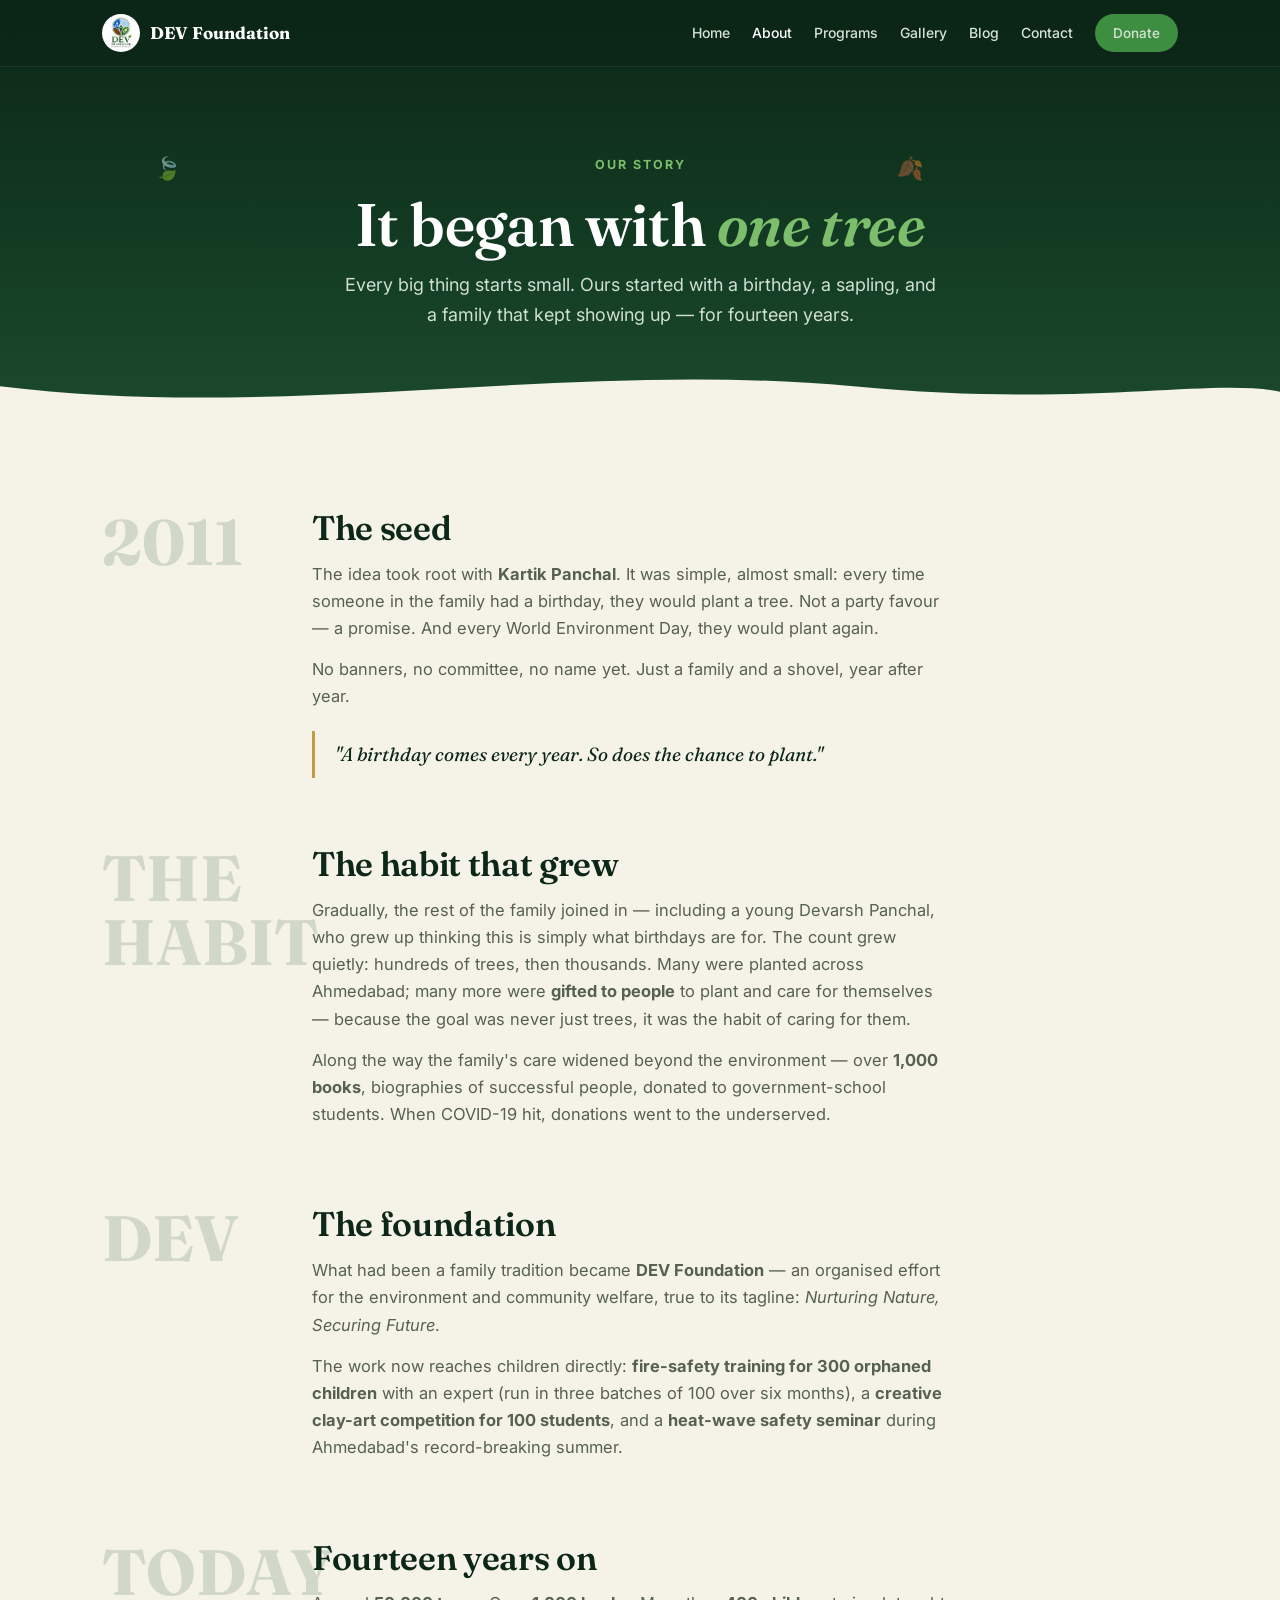
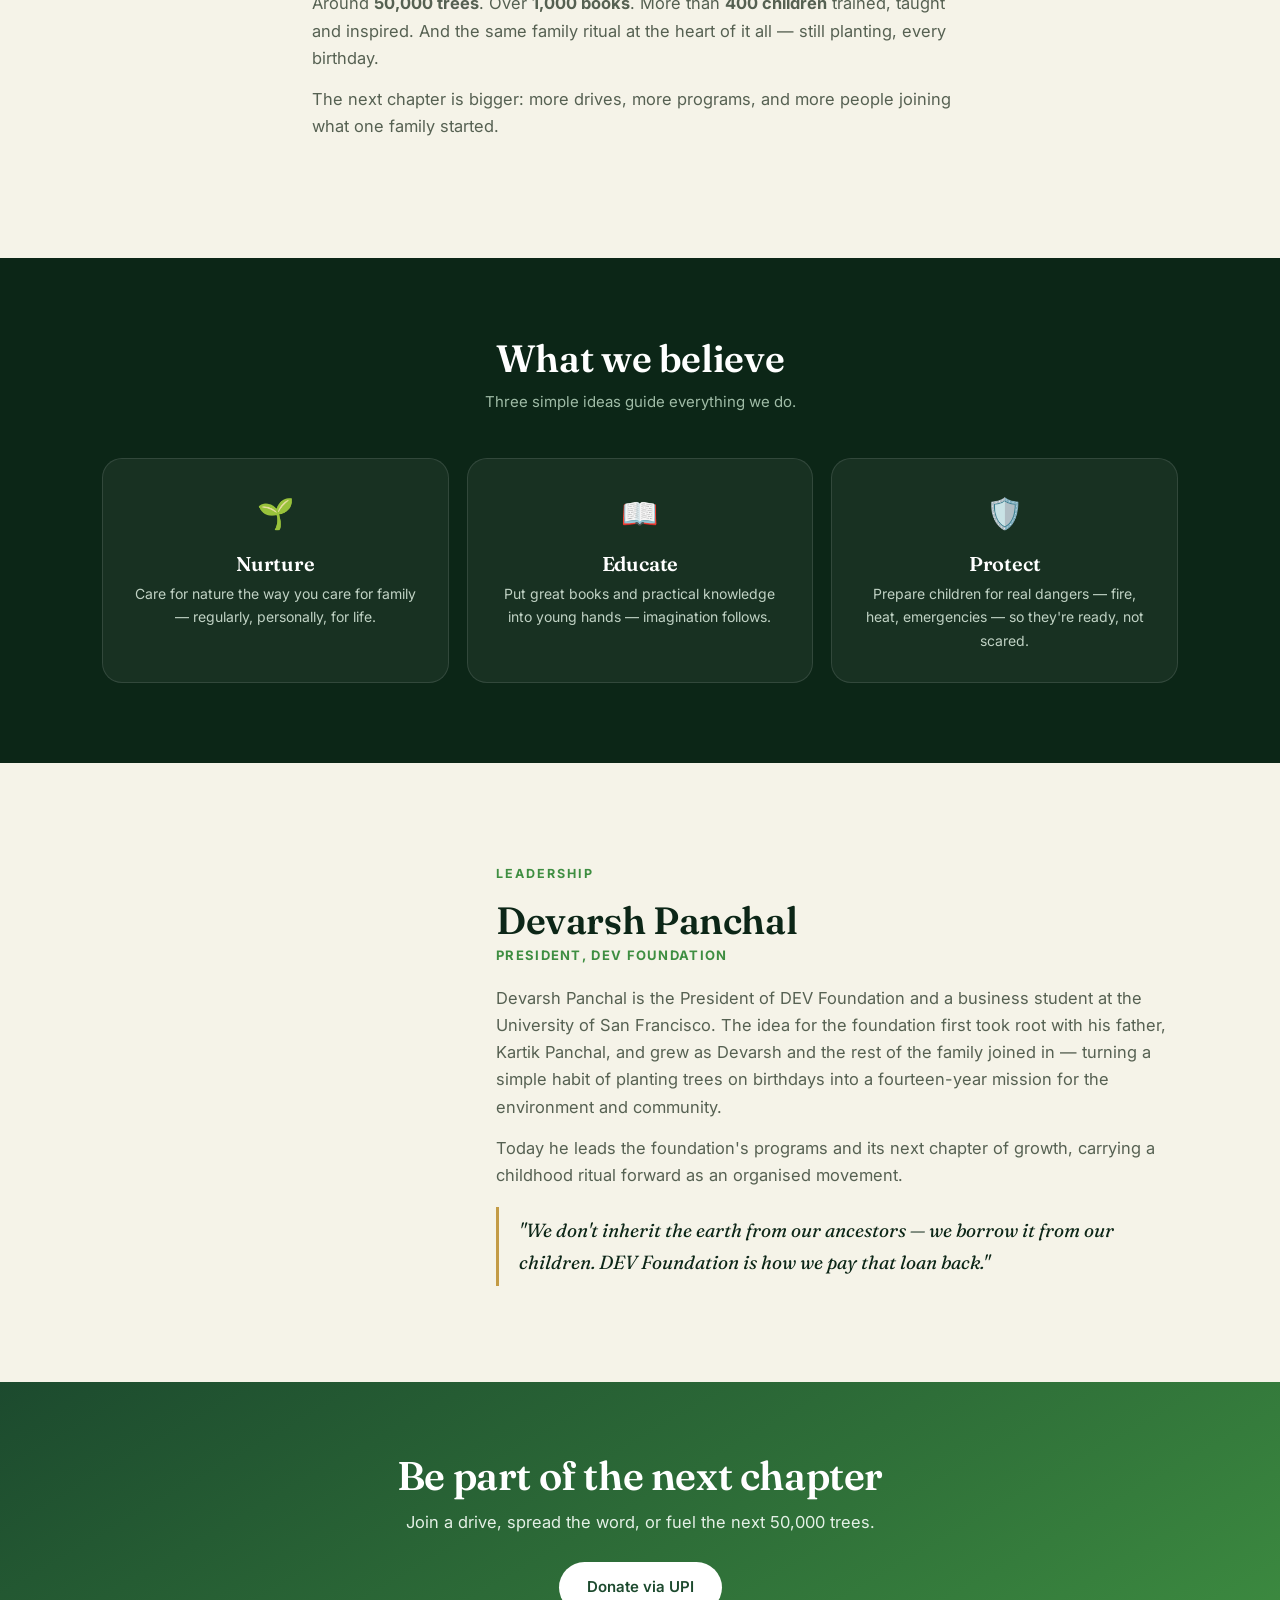
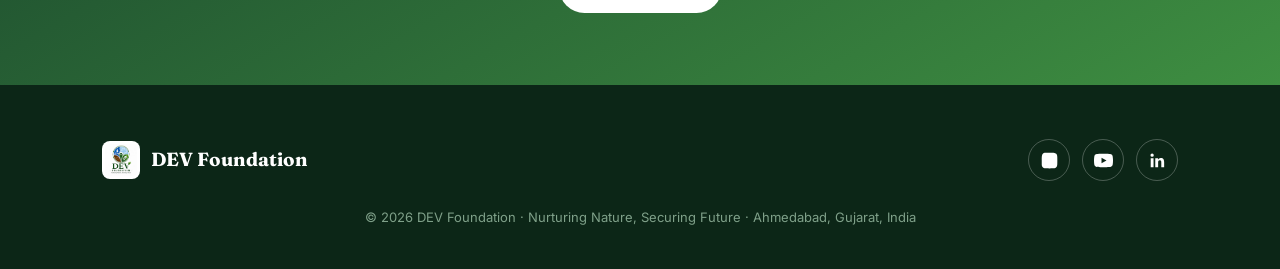
==== commit 02cefc9d: "Add files via upload" ====
--- a/about.html
+++ b/about.html
@@ -23,7 +23,7 @@
 <!-- ============ NAV ============ -->
 <header class="site-nav solid" id="siteNav">
   <div class="wrap nav-inner">
-    <a class="nav-logo" href="index.html"><img src="images/dev-logo.png" alt="DEV Foundation logo"> DEV Foundation</a>
+    <a class="nav-logo" href="index.html"><img src="Images/dev-logo.png" alt="DEV Foundation logo"> DEV Foundation</a>
     <button class="nav-burger" id="burger" aria-label="Open menu" aria-expanded="false"><span></span><span></span><span></span></button>
     <nav class="nav-menu" id="navMenu">
       <a href="index.html">Home</a>
@@ -110,7 +110,7 @@
 <section class="president">
   <div class="wrap pres-grid">
     <div class="portrait rv">
-      <img src="images/devarsh.jpg" alt="Devarsh Panchal, President of DEV Foundation">
+      <img src="Images/devarsh.jpg" alt="Devarsh Panchal, President of DEV Foundation">
     </div>
     <div class="pres-body rv">
       <span class="eyebrow">Leadership</span>
@@ -136,7 +136,7 @@
 <footer class="site-foot">
   <div class="wrap">
     <div class="foot-top">
-      <div class="foot-logo"><img src="images/dev-logo.png" alt="">DEV Foundation</div>
+      <div class="foot-logo"><img src="Images/dev-logo.png" alt="">DEV Foundation</div>
       <!-- EDIT LATER: real social links in href="" -->
       <div class="socials">
         <a href="#" aria-label="Instagram" title="Instagram"><svg viewBox="0 0 24 24"><path d="M12 2.2c3.2 0 3.6 0 4.9.1 1.2.1 1.8.2 2.2.4.6.2 1 .5 1.4.9.4.4.7.8.9 1.4.2.4.4 1 .4 2.2.1 1.3.1 1.7.1 4.9s0 3.6-.1 4.9c-.1 1.2-.2 1.8-.4 2.2-.2.6-.5 1-.9 1.4-.4.4-.8.7-1.4.9-.4.2-1 .4-2.2.4-1.3.1-1.7.1-4.9.1s-3.6 0-4.9-.1c-1.2-.1-1.8-.2-2.2-.4-.6-.2-1-.5-1.4-.9-.4-.4-.7-.8-.9-1.4-.2-.4-.4-1-.4-2.2C2.2 15.6 2.2 15.2 2.2 12s0-3.6.1-4.9c.1-1.2.2-1.8.4-2.2.2-.6.5-1 .9-1.4.4-.4.8-.7 1.4-.9.4-.2 1-.4 2.2-.4C8.4 2.2 8.8 2.2 12 2.2zm0 3.1a4.9 4.9 0 1 1 0 9.8 4.9 4.9 0 0 1 0-9.8zm6.2-.2a1.1 1.1 0 1 1-2.3 0 1.1 1.1 0 0 1 2.3 0zM12 7.1a3.2 3.2 0 1 0 0 6.4 3.2 3.2 0 0 0 0-6.4z"/></svg></a>
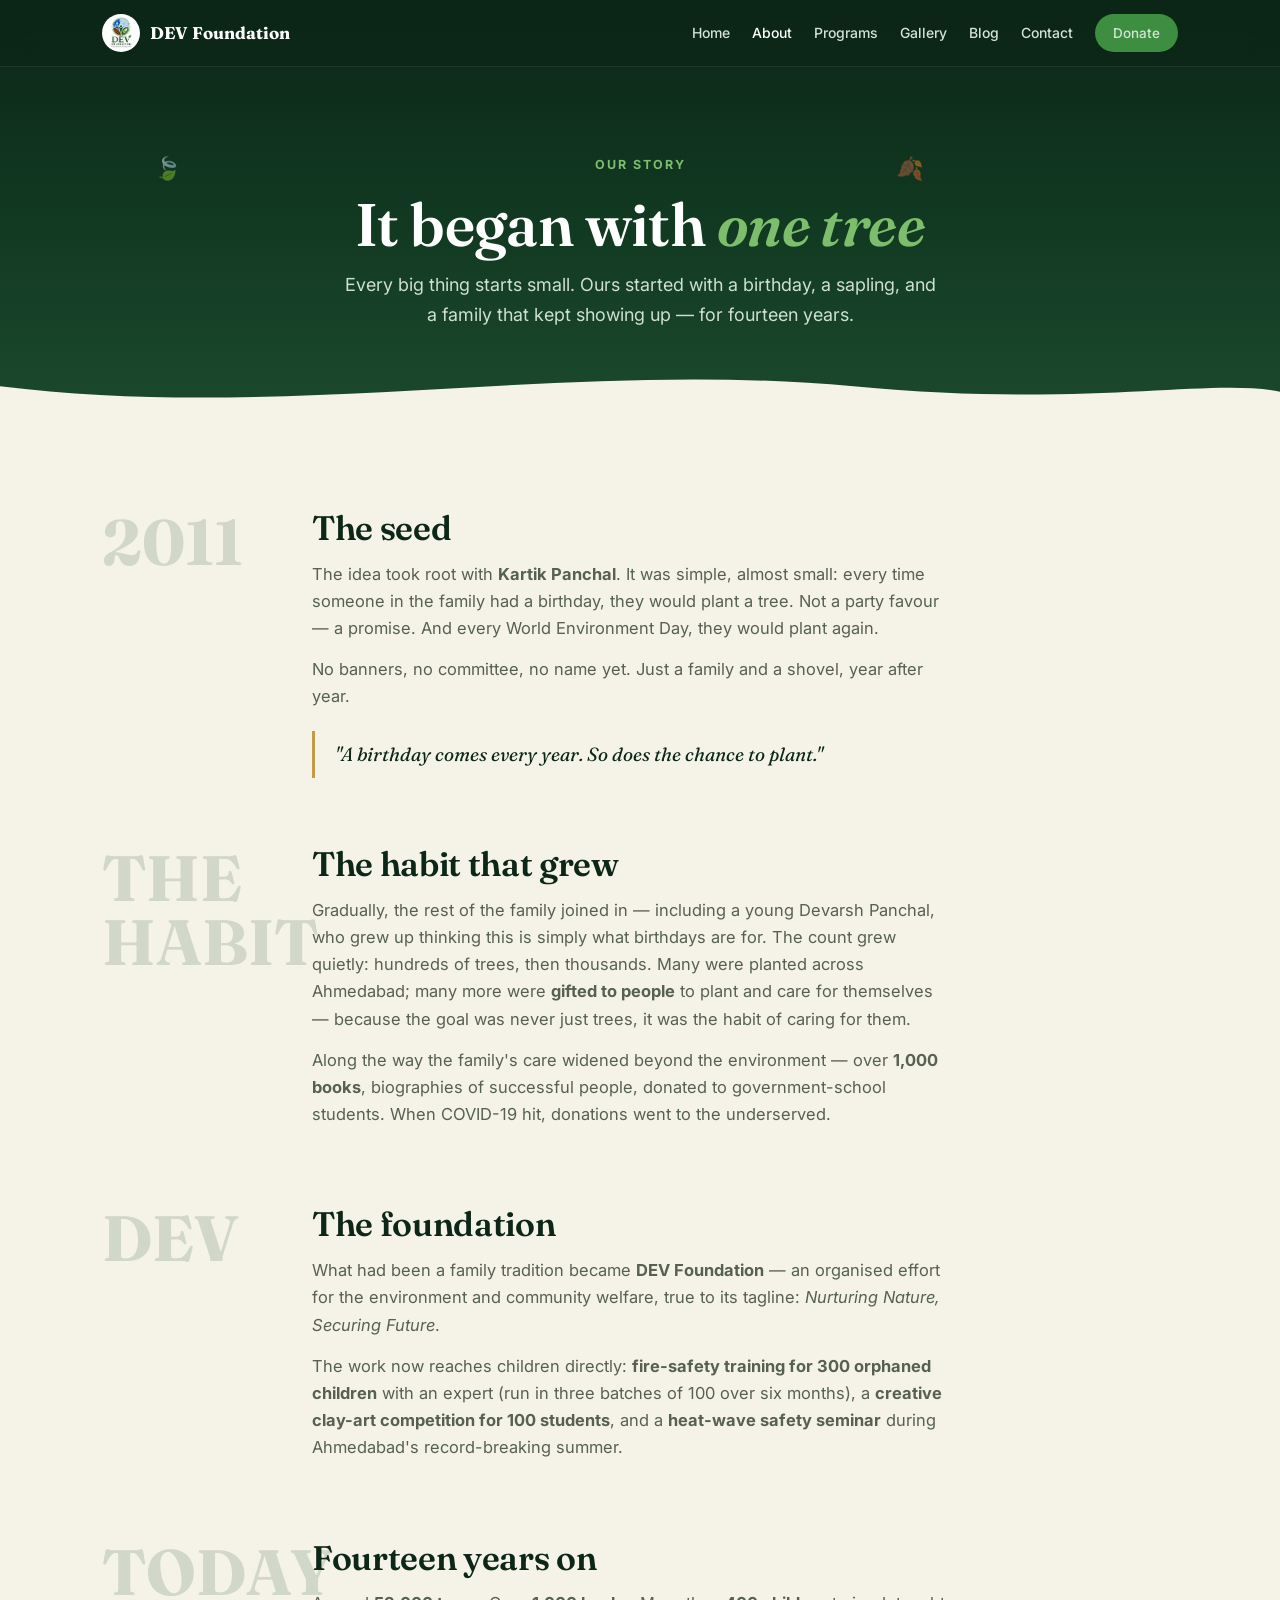
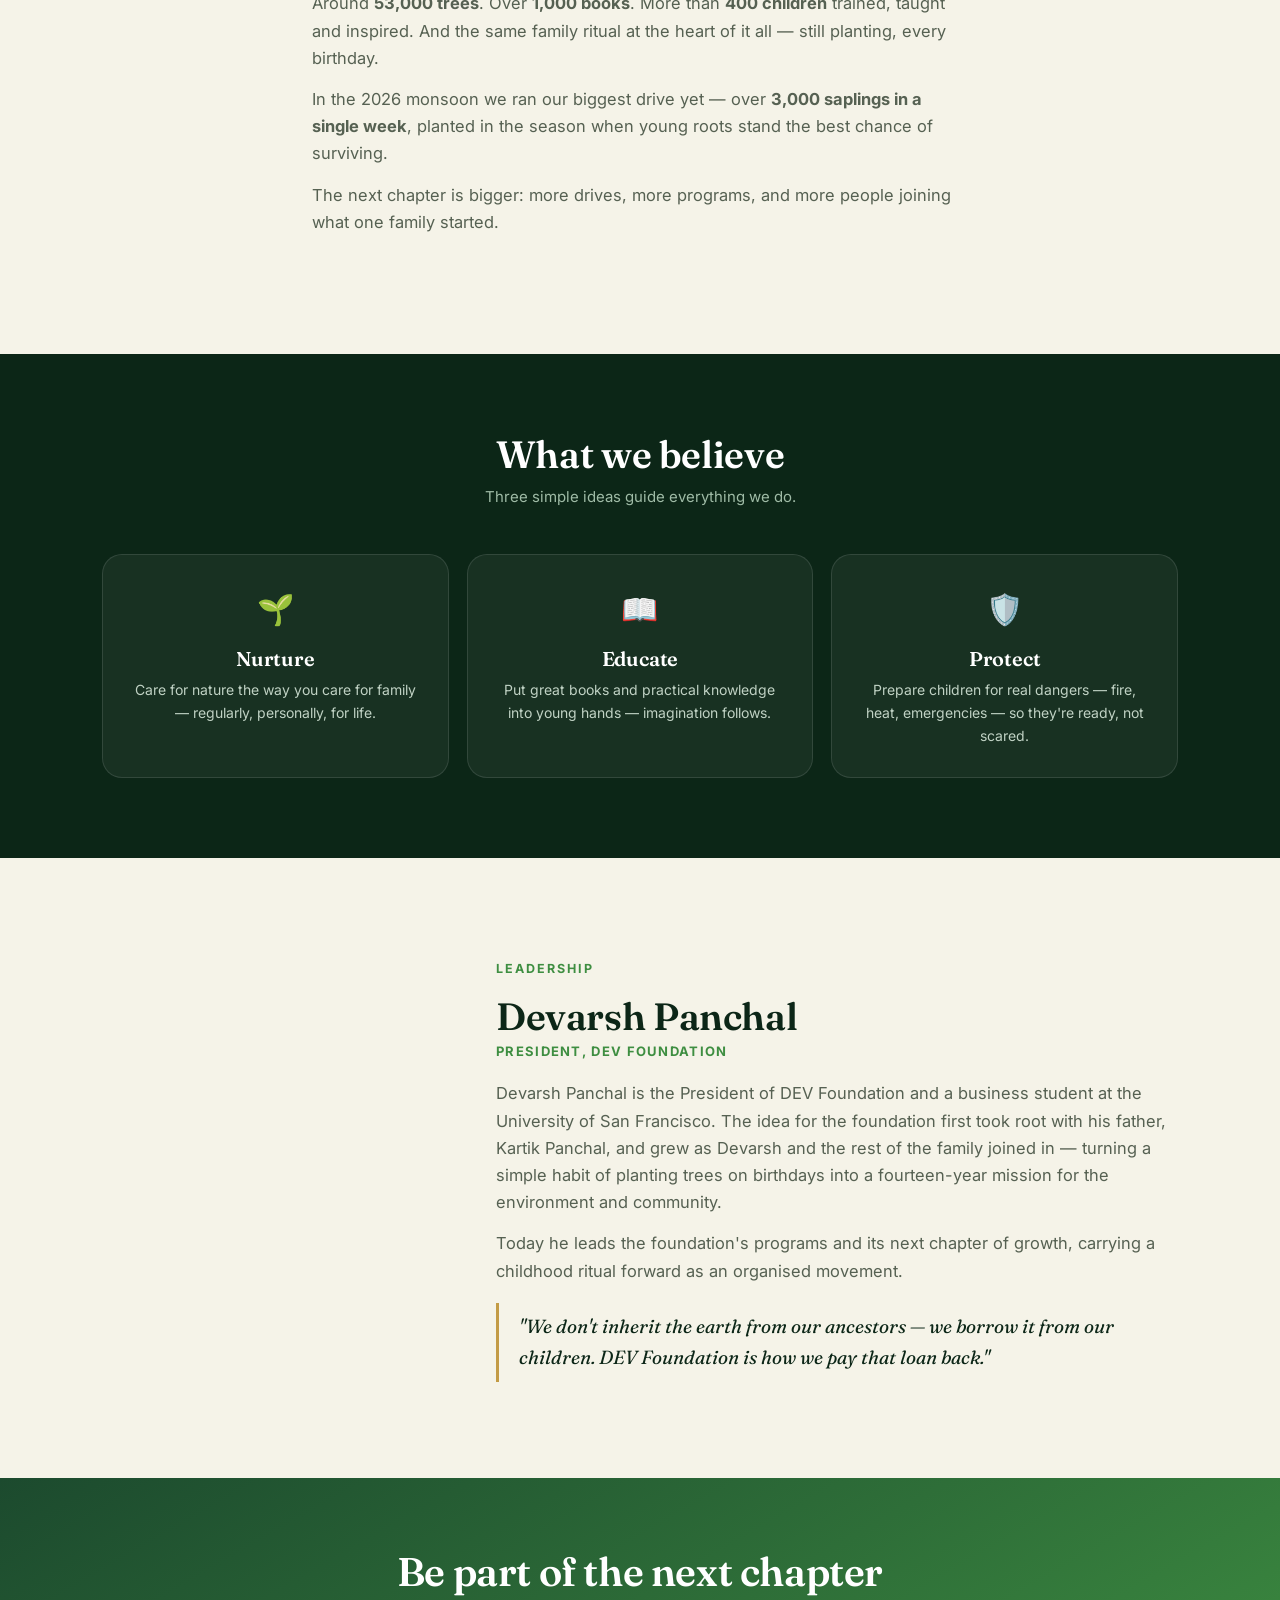
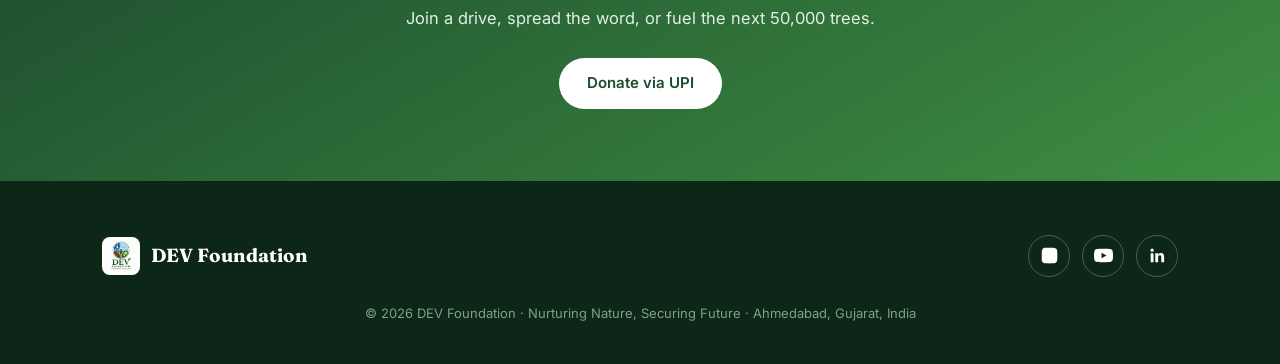
==== commit 71863b83: "Add files via upload" ====
--- a/about.html
+++ b/about.html
@@ -11,8 +11,15 @@
 <head>
   <meta charset="UTF-8">
   <meta name="viewport" content="width=device-width, initial-scale=1.0">
-  <title>About — DEV Foundation</title>
-  <meta name="description" content="The story of DEV Foundation — from a family planting trees on birthdays in 2011 to 50,000 trees, 1,000 books and safety programs for children across Ahmedabad.">
+  <title>About Us | DEV Foundation — Environmental NGO in Ahmedabad</title>
+  <meta property="og:title" content="About Us | DEV Foundation — Environmental NGO in Ahmedabad">
+  <meta property="og:description" content="The story of DEV Foundation, an Ahmedabad NGO founded in 2011 by the Panchal family — from planting trees on birthdays to 53,000 trees, books, and child-safety programs across Gujarat.">
+  <meta property="og:type" content="website">
+  <meta property="og:url" content="https://dev-foundation.org.in/about.html">
+  <meta property="og:image" content="https://dev-foundation.org.in/Images/dev-logo.png">
+  <meta property="og:site_name" content="DEV Foundation">
+  <link rel="canonical" href="https://dev-foundation.org.in/about.html">
+  <meta name="description" content="The story of DEV Foundation, an Ahmedabad NGO founded in 2011 by the Panchal family — from planting trees on birthdays to 53,000 trees, books, and child-safety programs across Gujarat.">
   <link rel="preconnect" href="https://fonts.googleapis.com">
   <link rel="preconnect" href="https://fonts.gstatic.com" crossorigin>
   <link href="https://fonts.googleapis.com/css2?family=Fraunces:ital,opsz,wght@0,9..144,400;0,9..144,600;0,9..144,700;1,9..144,500&family=Inter:wght@400;500;600;700&display=swap" rel="stylesheet">
@@ -85,7 +92,8 @@
       <div class="ch-mark">TODAY</div>
       <div>
         <h2>Fourteen years on</h2>
-        <p>Around <strong>50,000 trees</strong>. Over <strong>1,000 books</strong>. More than <strong>400 children</strong> trained, taught and inspired. And the same family ritual at the heart of it all — still planting, every birthday.</p>
+        <p>Around <strong>53,000 trees</strong>. Over <strong>1,000 books</strong>. More than <strong>400 children</strong> trained, taught and inspired. And the same family ritual at the heart of it all — still planting, every birthday.</p>
+        <p>In the 2026 monsoon we ran our biggest drive yet — over <strong>3,000 saplings in a single week</strong>, planted in the season when young roots stand the best chance of surviving.</p>
         <p>The next chapter is bigger: more drives, more programs, and more people joining what one family started.</p>
       </div>
     </div>
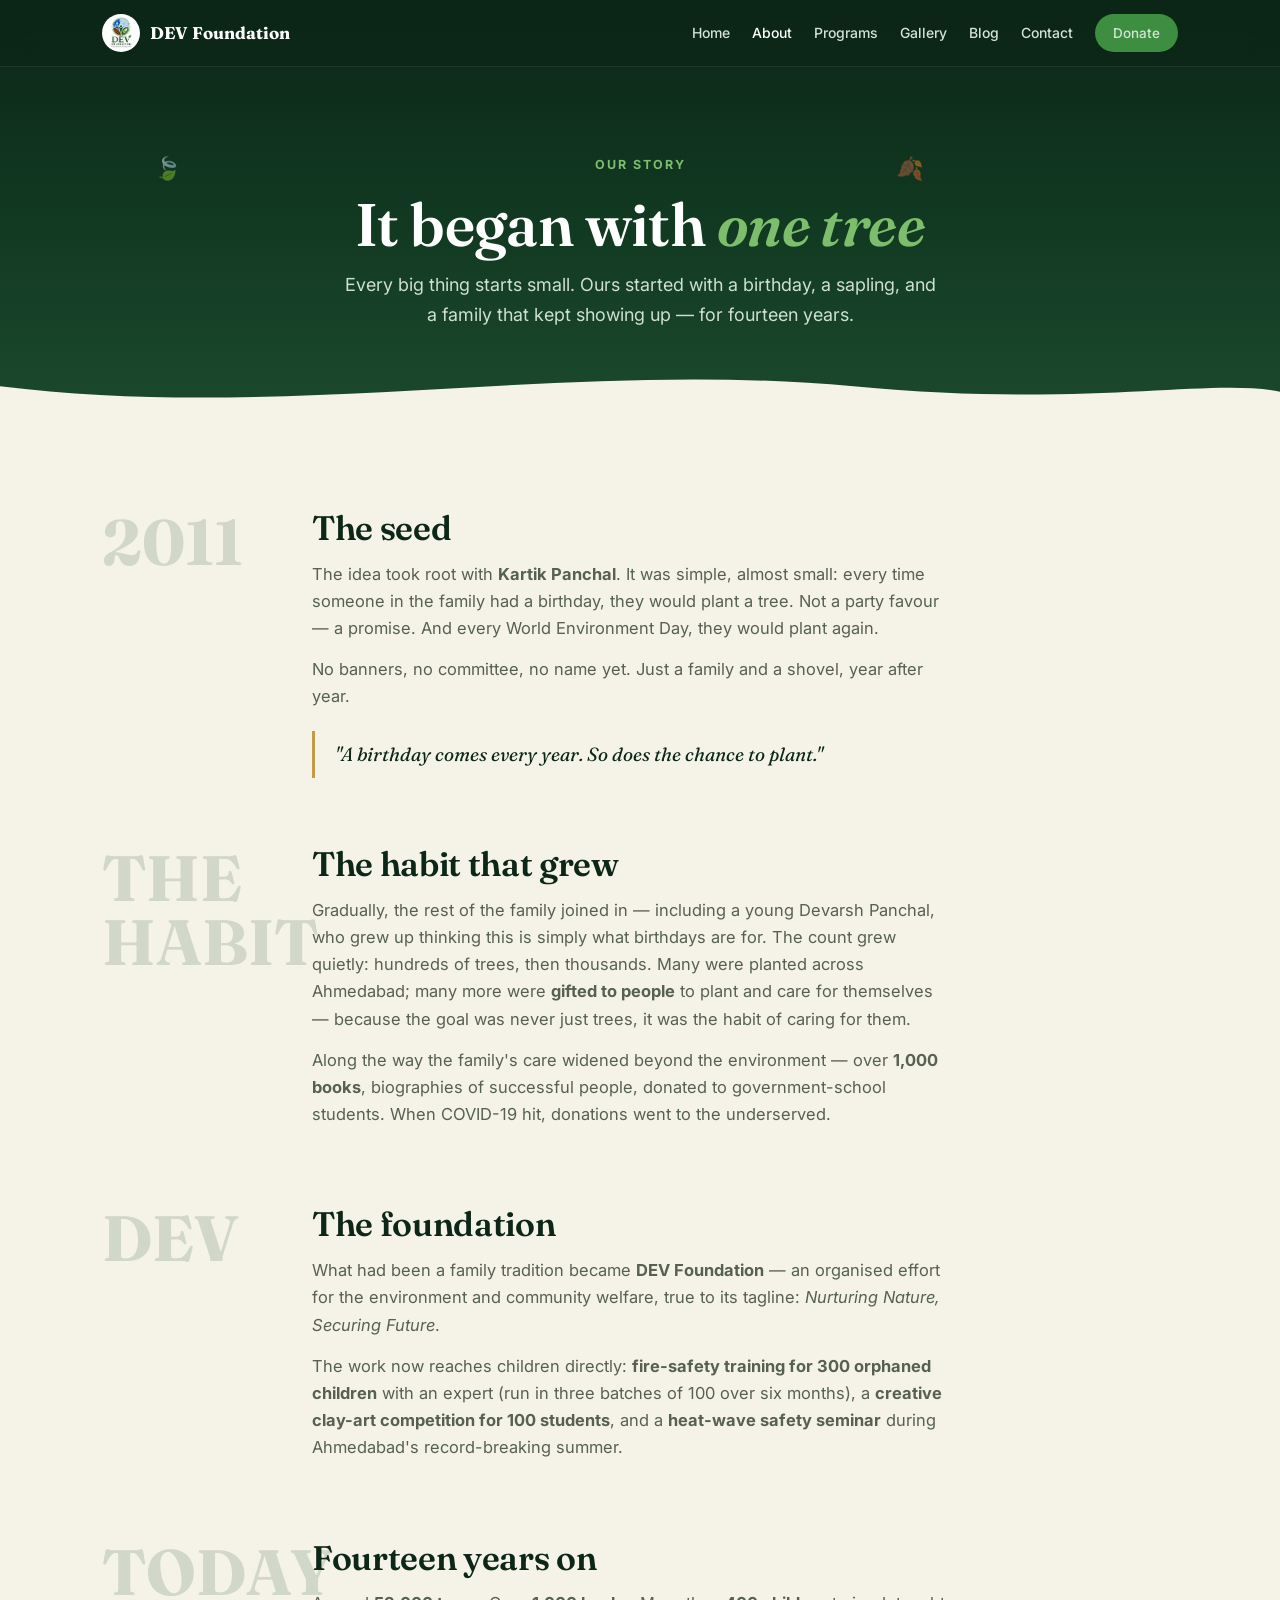
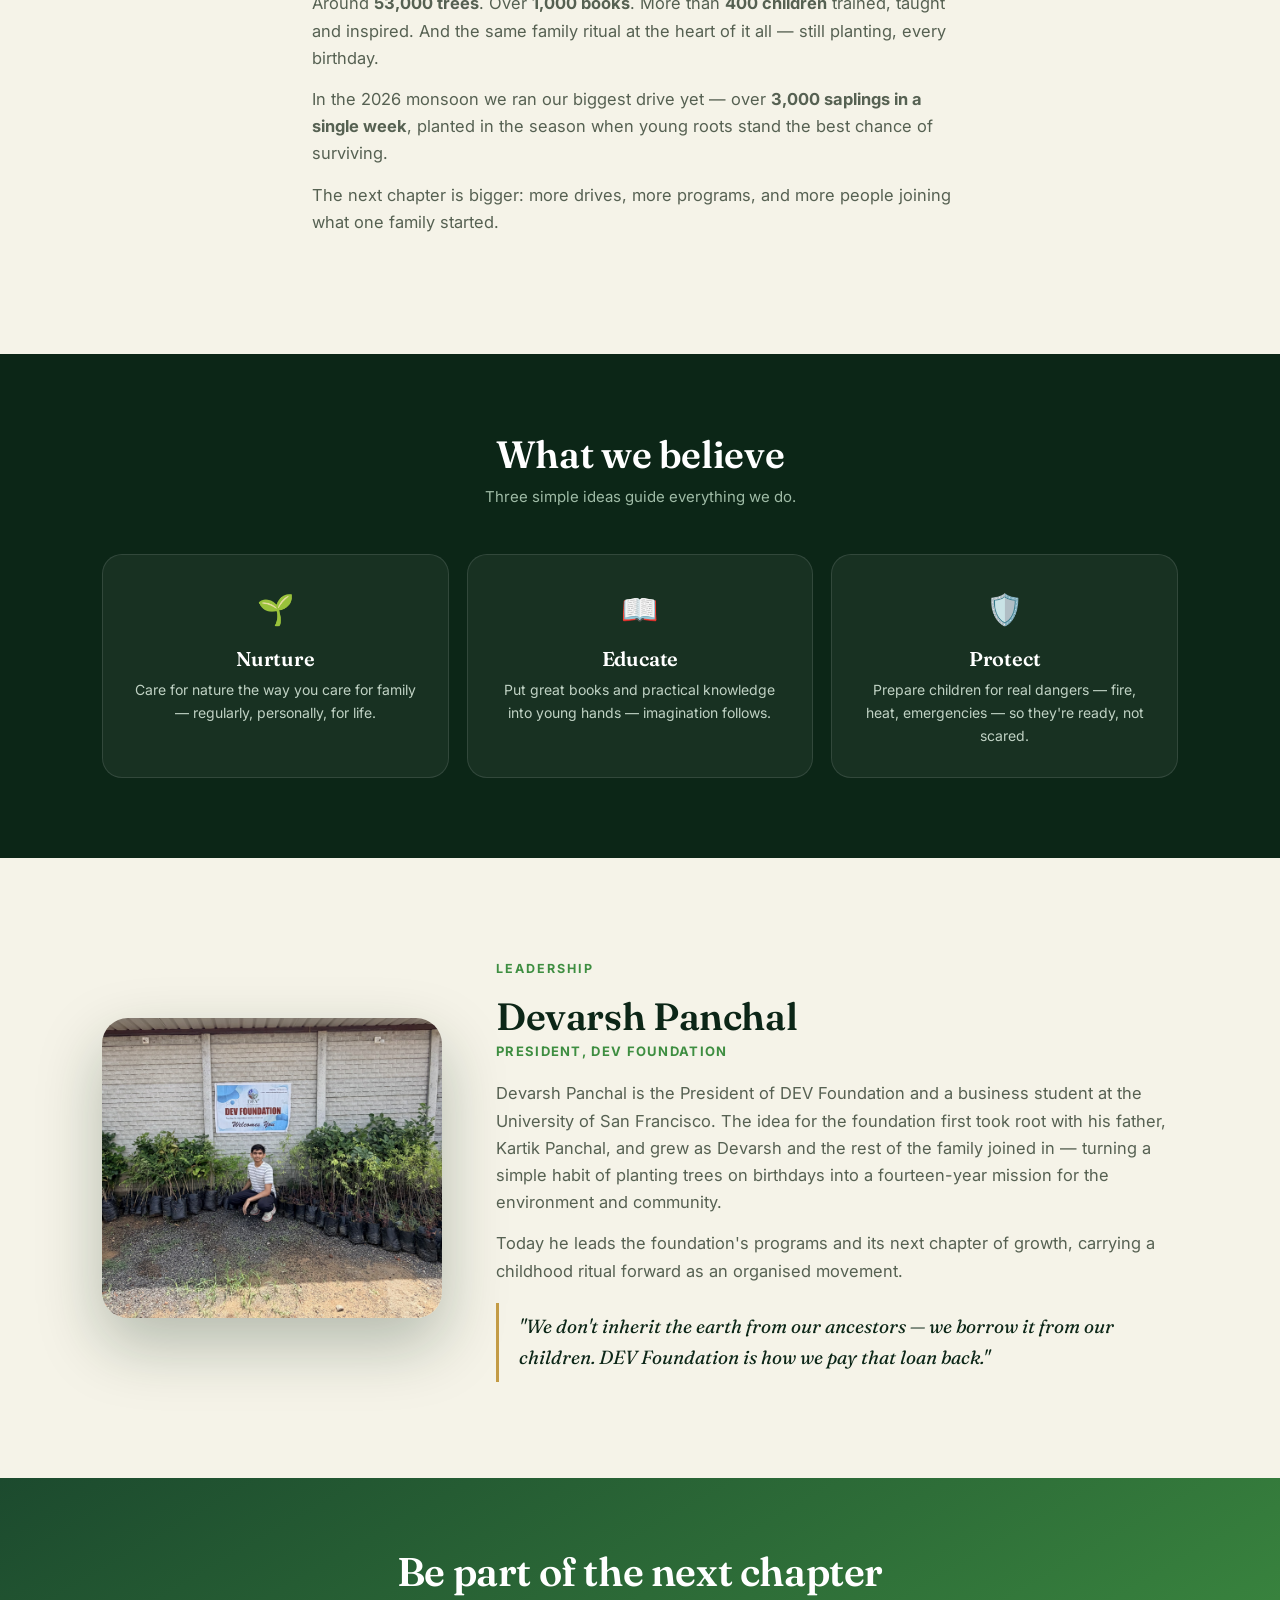
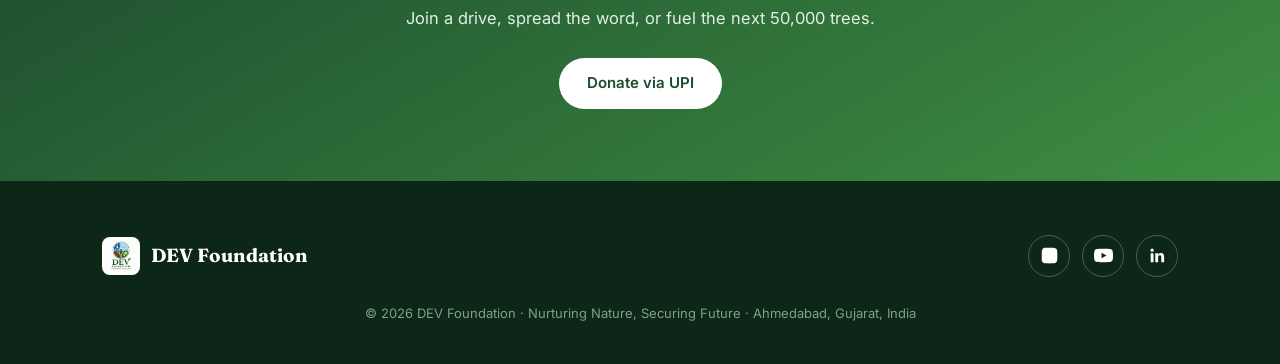
==== commit 1e2c89fe: "Add files via upload" ====
--- a/about.html
+++ b/about.html
@@ -24,6 +24,14 @@
   <link rel="preconnect" href="https://fonts.gstatic.com" crossorigin>
   <link href="https://fonts.googleapis.com/css2?family=Fraunces:ital,opsz,wght@0,9..144,400;0,9..144,600;0,9..144,700;1,9..144,500&family=Inter:wght@400;500;600;700&display=swap" rel="stylesheet">
   <link rel="stylesheet" href="style.css">
+
+<style>
+/* SAFETY NET — guarantees the portrait and revealed sections are always visible,
+   even if the scroll-reveal JavaScript fails to run. */
+.rv{opacity:1 !important;transform:none !important}
+.portrait{opacity:1 !important;transform:none !important;display:block !important}
+.portrait img{display:block !important;width:100% !important;height:100% !important;object-fit:cover !important}
+</style>
 </head>
 <body>
 
@@ -117,9 +125,7 @@
 <!-- ============ PRESIDENT ============ -->
 <section class="president">
   <div class="wrap pres-grid">
-    <div class="portrait rv">
-      <img src="Images/devarsh.jpg" alt="Devarsh Panchal, President of DEV Foundation">
-    </div>
+    <img src="Images/devarsh.jpg" alt="Devarsh Panchal, President of DEV Foundation" style="display:block;width:100%;max-width:340px;height:auto;margin:0 auto;border-radius:26px;box-shadow:0 26px 64px rgba(12,38,23,.28)">
     <div class="pres-body rv">
       <span class="eyebrow">Leadership</span>
       <h2>Devarsh Panchal</h2>
